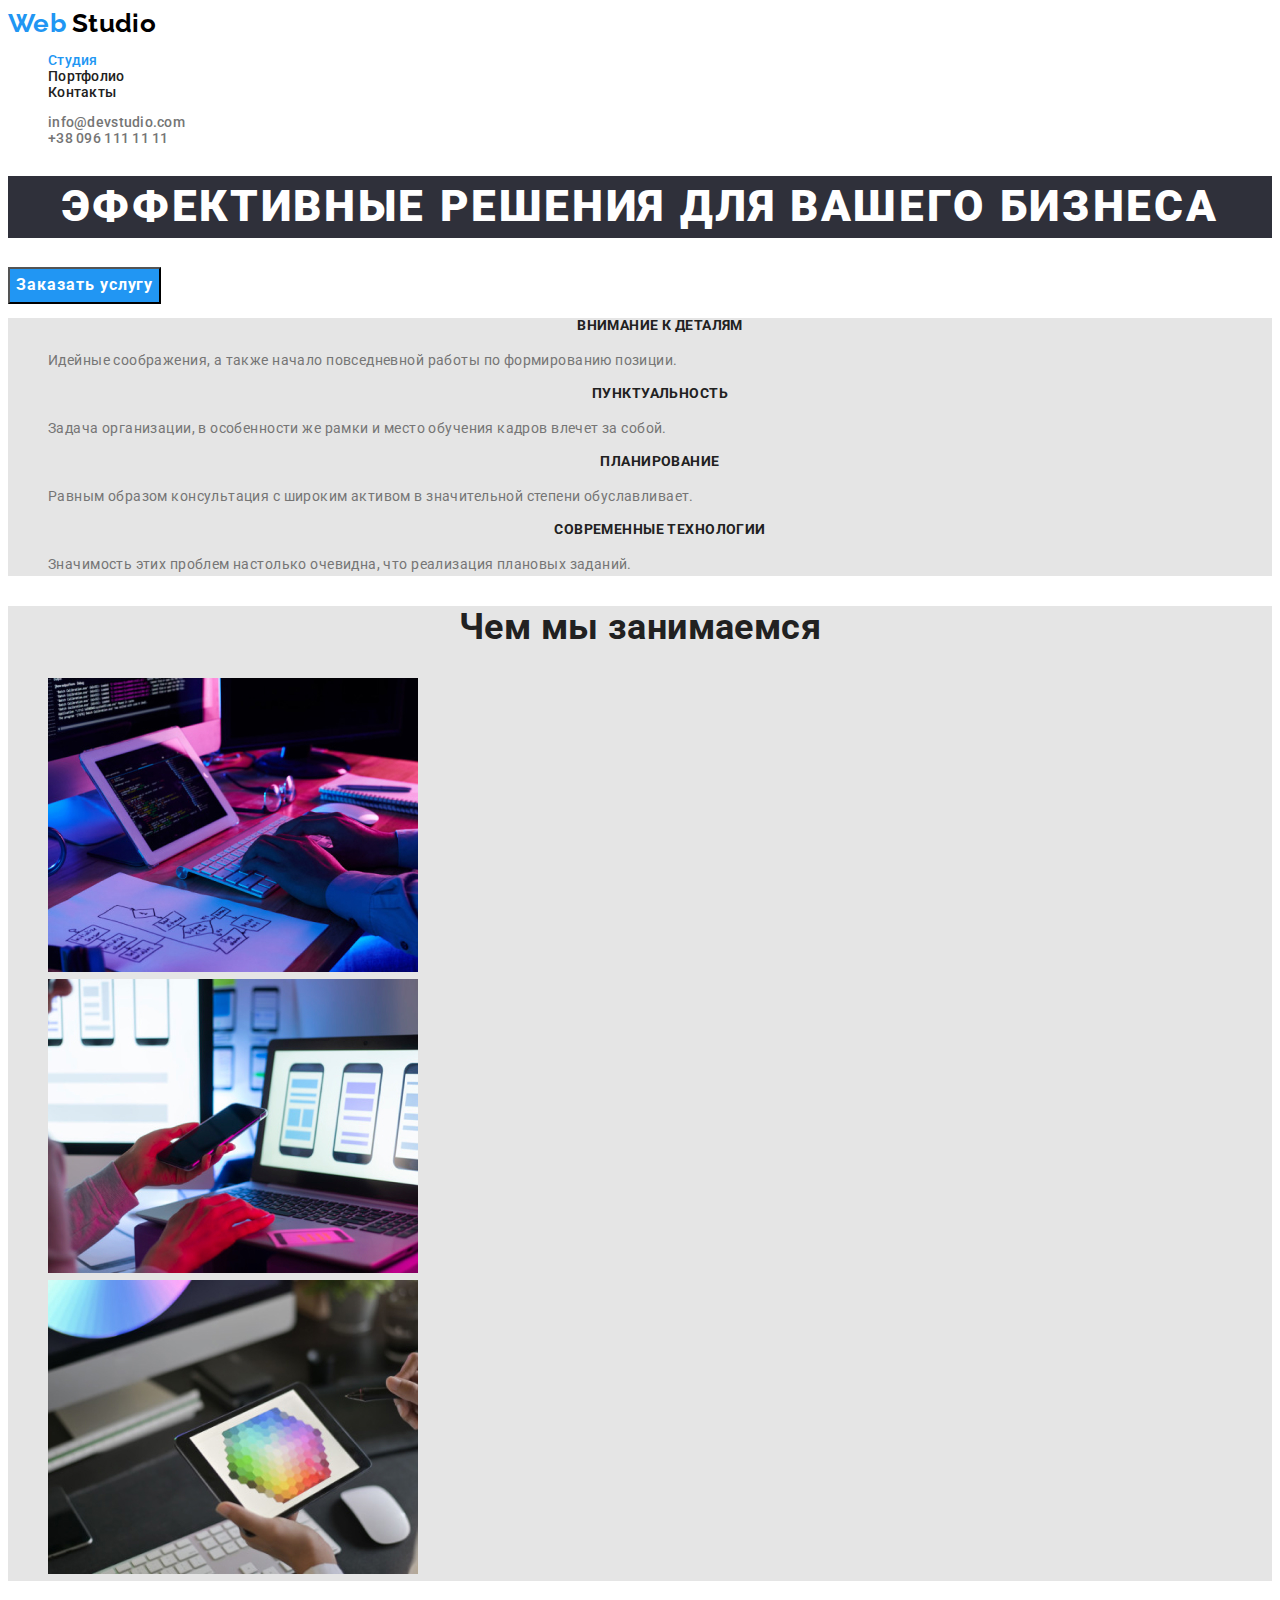
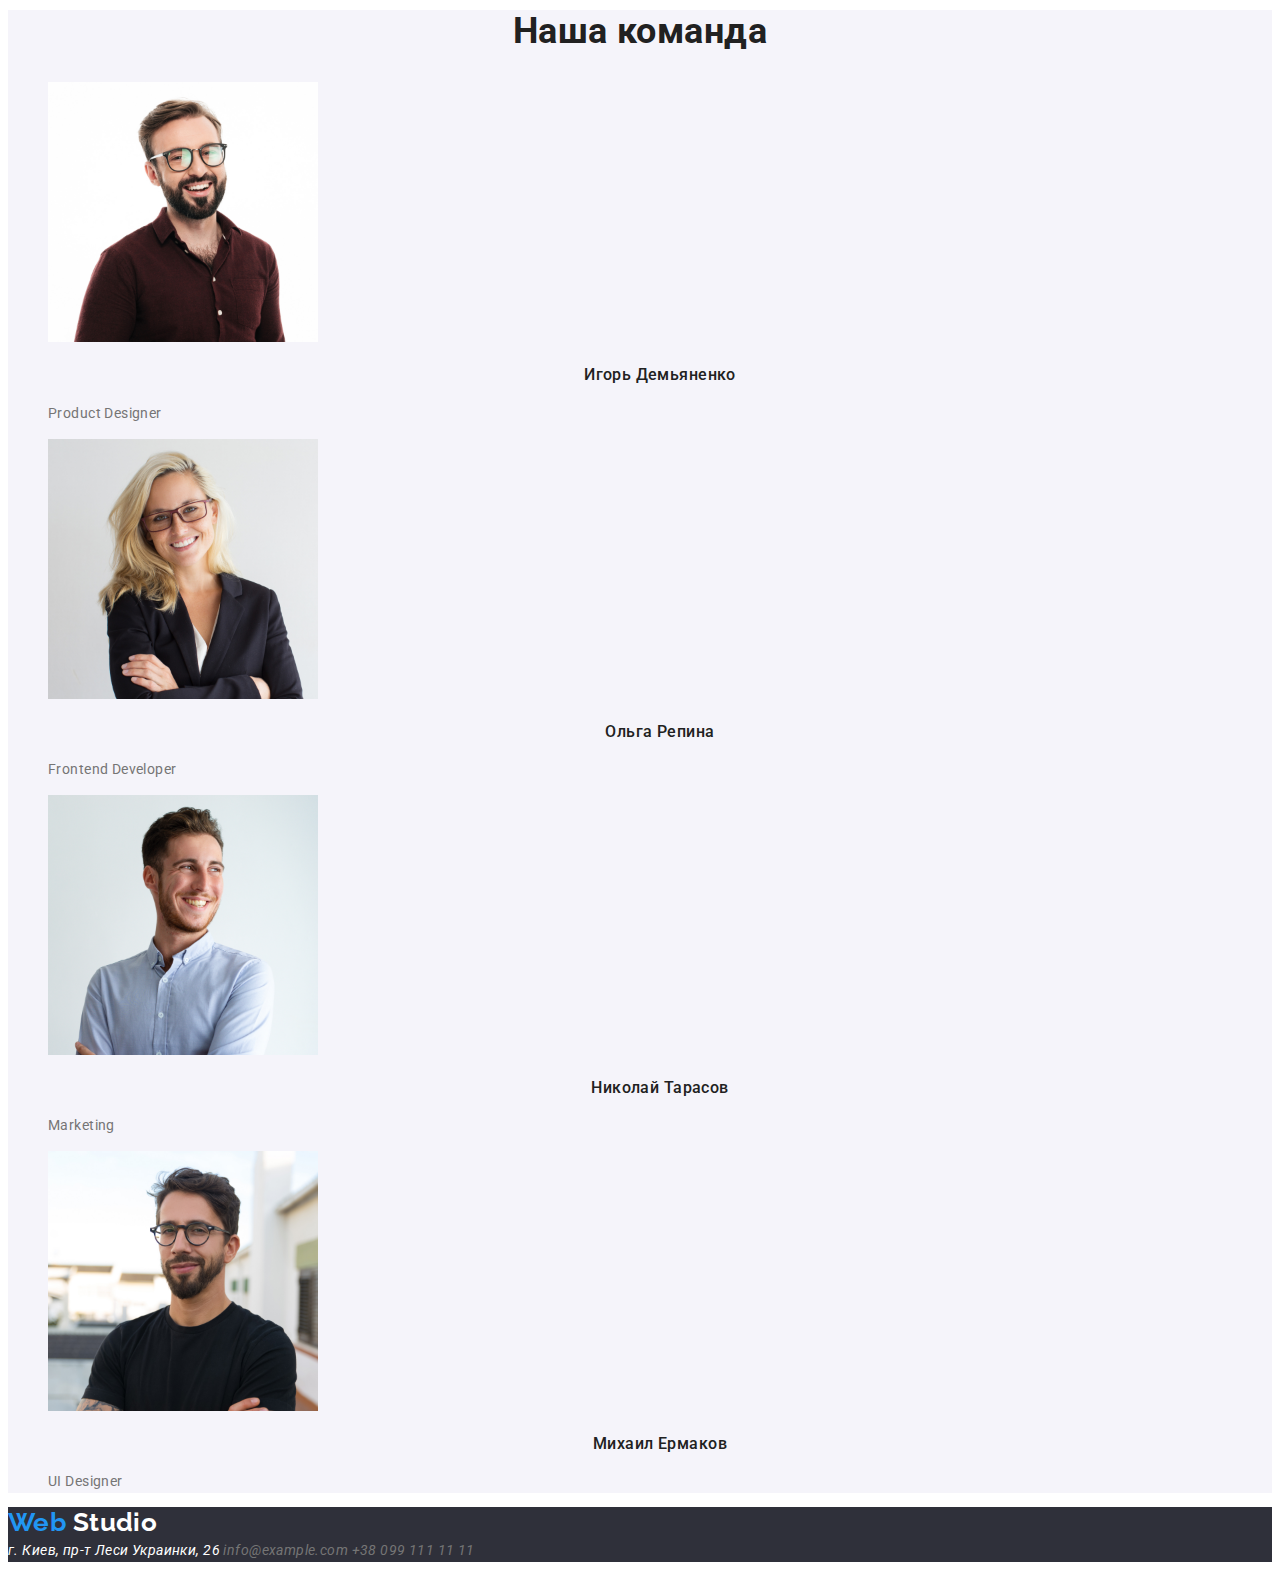
==== index.html @ ee9accca "добавили стили" ====
<!DOCTYPE html>
<html lang="ru">
<head>
    <meta charset="UTF-8">
    <meta http-equiv="X-UA-Compatible" content="IE=edge">
    <meta name="viewport" content="width=device-width, initial-scale=1.0">
    <title>Студия</title>
    <link rel="stylesheet" href="./css/style.css">
    <link rel="preconnect" href="https://fonts.googleapis.com">
    <link rel="preconnect" href="https://fonts.gstatic.com" crossorigin>
    <link
        href="https://fonts.googleapis.com/css2?family=Oleo+Script&family=Raleway:wght@700&family=Roboto:wght@400;500;700;900&display=swap"
        rel="stylesheet">
</head>
<body>
    <!-- шапка -->
    <header class="page-header">
        <nav>
            <a href="" class="logo-header"> <span class="first-part">Web</span> <span class="second-part" >Studio</span> </a>
            <ul class="nav-list">
            <li> <a href="" class="link current">Студия</a></li>
            <li> <a href="./portfolio.html" class="link">Портфолио</a></li>
            <li> <a href="" class="link">Контакты</a></li>
            </ul>
        </nav>
        <ul class="auth-nav">
            <li><a href="" class="link">info@devstudio.com</a></li>
            <li><a href="" class="link">+38 096 111 11 11</a></li>
        </ul>
    </header>
<!-- основной контент -->
<main>
    <!-- герой -->
    <div>
        <section>
          <h1 class="text-hero">Эффективные решения для вашего бизнеса</h1>  
         <button type="button" class="btn">Заказать услугу</button>
        </section>
    </div>
    <!-- преимущества-->
    <section class="benefits">
        <ul>
            <li>
                <h3 class="item">Внимание к деталям</h3>
                <p>Идейные соображения, а также начало повседневной работы по формированию позиции.</p>
            </li>
            <li>
                <h3 class="item">Пунктуальность</h3>
                <p>Задача организации, в особенности же рамки и место обучения кадров влечет за собой.</p>
            </li>
            <li>
                <h3 class="item">Планирование</h3>
                <p>Равным образом консультация с широким активом в значительной степени обуславливает.</p>
            </li>
            <li>
                <h3 class="item">Современные технологии</h3>
                <p>Значимость этих проблем настолько очевидна, что реализация плановых заданий.</p>
            </li>
        </ul>
    </section>
    <!-- чем мы занимаемся -->
    <section class="work">
        <h2>Чем мы занимаемся</h2>
        <ul>
            <li><a href=""><img src="./images/box1.jpg" alt="разработка кода для ПК" width="370"></a></li>
            <li><a href=""><img src="./images/box2.jpg" alt="разработка кода для мобильных приложений" width="370"></a></li>
            <li><a href=""><img src="./images/box3.jpg" alt="разработка кода для планшетов" width="370"></a></li>
        </ul>       
    </section>
    
<!-- наша команда -->
    <section class="team">
        <h2>Наша команда</h2>
        <ul>
            <li>

                    <img src="./images/emp1.jpg" alt="Product Designer" width="270">
                    <p class="worker-name">Игорь Демьяненко</p>
                    <p>Product Designer</p>
                
            </li>
            <li>
                
                    <img src="./images/emp2.jpg" alt="Frontend Developer" width="270">
                    <p class="worker-name">Ольга Репина</p>
                    <p>Frontend Developer</p>
                
            </li>
            <li>
                
                    <img src="./images/emp3.jpg" alt="Marketing" width="270">
                    <p class="worker-name">Николай Тарасов</p>
                    <p>Marketing</p>
                
            </li>
            <li>
                
                    <img src="./images/emp4.jpg" alt="UI Designer" width="270">
                    <p class="worker-name">Михаил Ермаков</p>
                    <p>UI Designer</p>
                
            </li>
        </ul>

    </section>

</main>
<!-- футер -->
 <footer class="footer">
<a href="" class="logo-footer"> <span class="first-part">Web</span> <span class="second-part">Studio</span> </a>
    <address class="address">
        <span class="address-text"> г. Киев, пр-т Леси Украинки, 26</span>
        <a href="mailto:info@example.com" class="link">info@example.com</a>
        <a href="tel:+380991111111" class="link">+38 099 111 11 11</a>
    </address>
 </footer>

</body>
</html>
---- css/style.css ----
:root {
  --heading-text-color: #212121;
  --primary-text-color: #757575;
  --accent-color: #2196f3;
  --color-for-colored-backgraund: #ffffff;
}

body {
  font-family: 'Roboto', 'Arial', sans-serif;
  font-style: normal;
  font-weight: normal;
  font-size: 14px;
  line-height: 24px;
  color: var(--primary-text-color);
  background-color: var(--color-for-colored-backgraund);
  letter-spacing: 0.03em;
}
a {
  text-decoration: none;
}
li {
  list-style-type: none;
}
h2,
h3 {
  color: var(--heading-text-color);
  font-weight: 700;
  font-size: 36px;
  line-height: 1.17;
  text-align: center;
}

/* стили шапки */

.logo-header,
.logo-footer {
  font-family: 'Raleway', 'Arial', sans-serif;
  font-style: normal;
  font-weight: bold;
  font-size: 26px;
  line-height: 1.2;
}

.logo-header .first-part {
  color: var(--accent-color);
}

.logo-header .second-part {
  color: #000000;
}

.page-header {
  font-weight: 500;
  font-size: 14px;
  line-height: 1.14;
  letter-spacing: 0.02em;
}
.nav-list .link:hover,
.nav-list .link:focus {
  color: var(--accent-color);
}
.nav-list .link {
  color: var(--heading-text-color);
}
.nav-list .link.current {
  color: var(--accent-color);
}
.auth-nav .link:hover,
.auth-nav .link:focus,
.auth-nav .link:active {
  color: var(--accent-color);
}
.auth-nav .link {
  color: var(--primary-text-color);
}

/* стили героя */

.text-hero {
  background-color: #2f303a;
  color: var(--color-for-colored-backgraund);
  font-weight: 900;
  font-size: 44px;
  line-height: 1.4;
  text-align: center;
  letter-spacing: 0.06em;
  text-transform: uppercase;
}
.btn {
  color: var(--color-for-colored-backgraund);
  background-color: var(--accent-color);
  font-family: inherit;
  font-style: normal;
  font-weight: 700;
  font-size: 16px;
  line-height: 1.9;
  display: flex;
  align-items: center;
  text-align: center;
  letter-spacing: 0.06em;
}
.btn:hover,
.btn:focus {
  color: #188ce8;
}

/* преимущества */
.benefits,
.work {
  background-color: #e5e5e5;
}
.benefits .item {
  font-weight: 700;
  font-size: 14px;
  line-height: 1.14;
  text-transform: uppercase;
}
/* чем мы занимаемся - work */

/* наша команда */
.team {
  background-color: #f5f4fa;
}
.worker-name {
  font-weight: 500;
  font-size: 16px;
  line-height: 1.2;
  text-align: center;
  color: var(--heading-text-color);
}
/* футер */
.footer {
  background-color: #2f303a;
}
.logo-footer .first-part {
  color: var(--accent-color);
}

.logo-footer .second-part {
  color: var(--color-for-colored-backgraund);
}
.address-text {
  color: var(--color-for-colored-backgraund);
}
.address .link {
  color: rgba (var(--color-for-colored-backgraund), 0, 6);
}
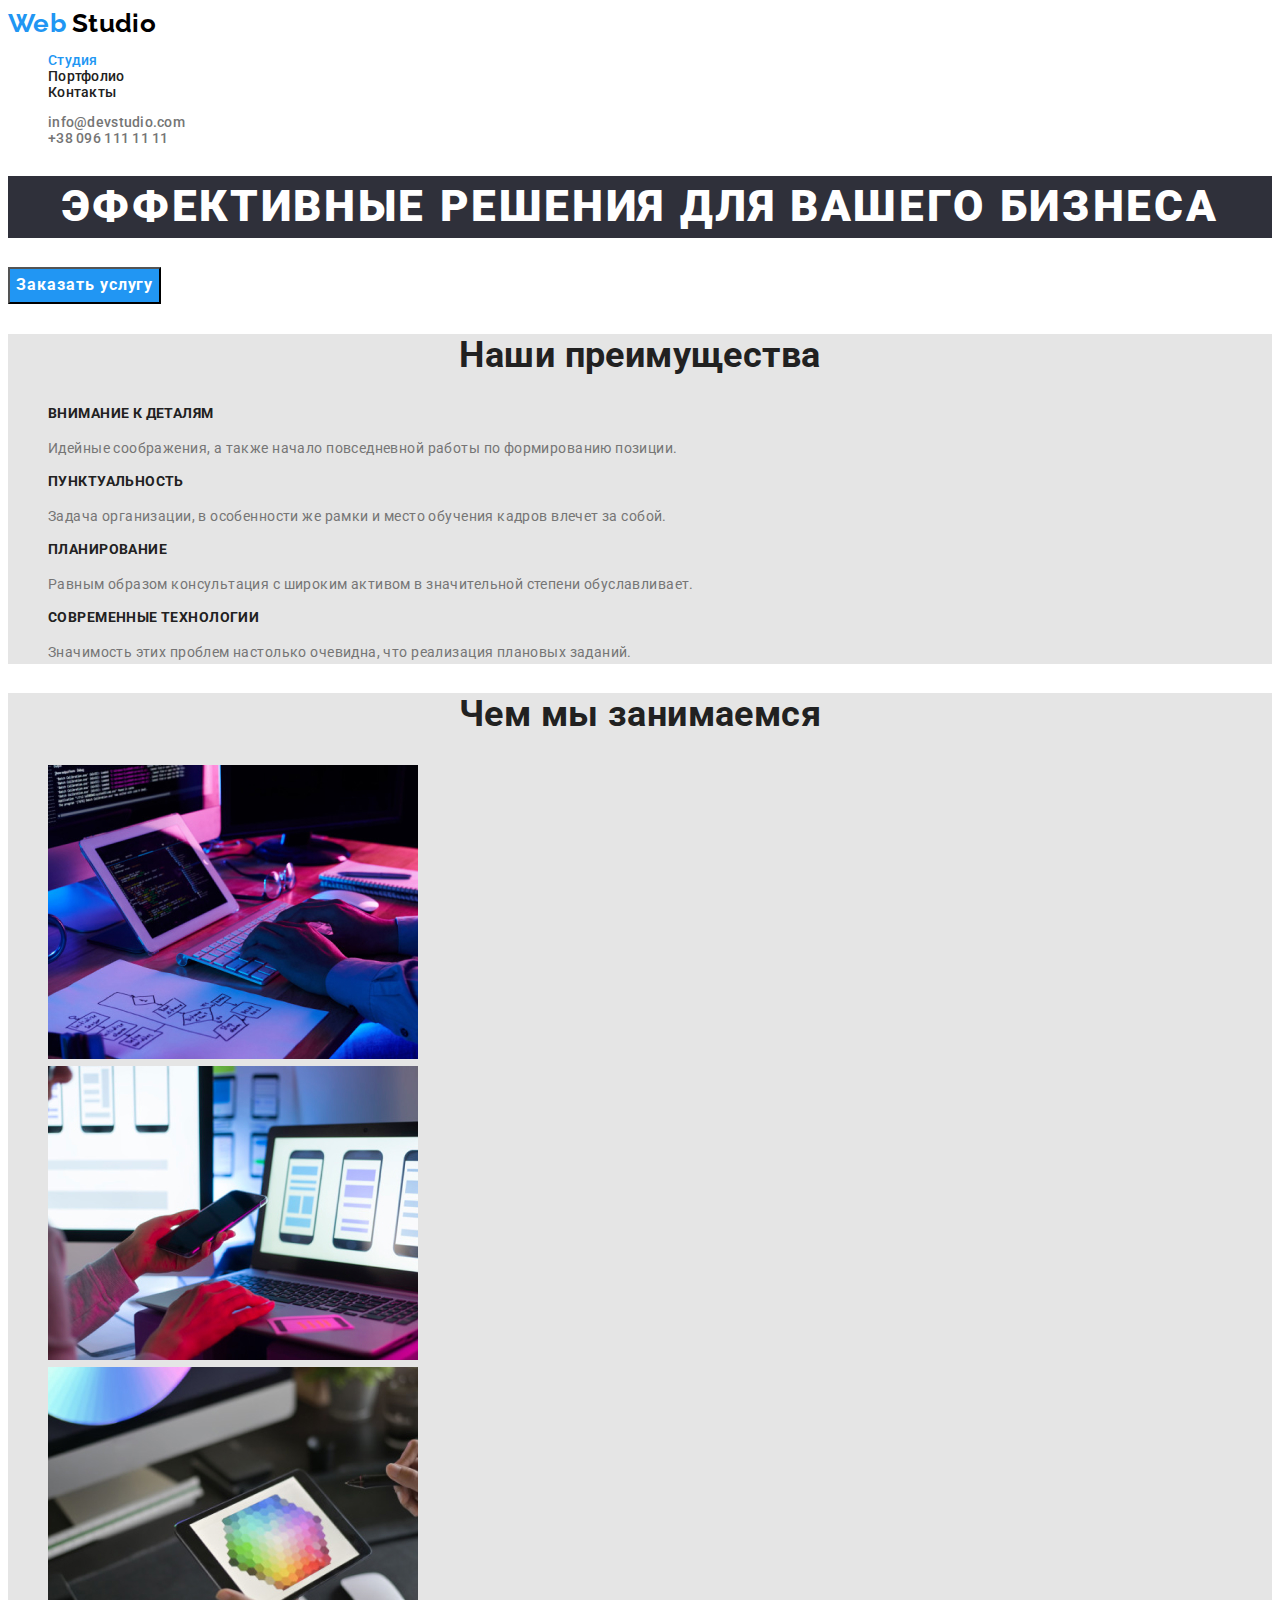
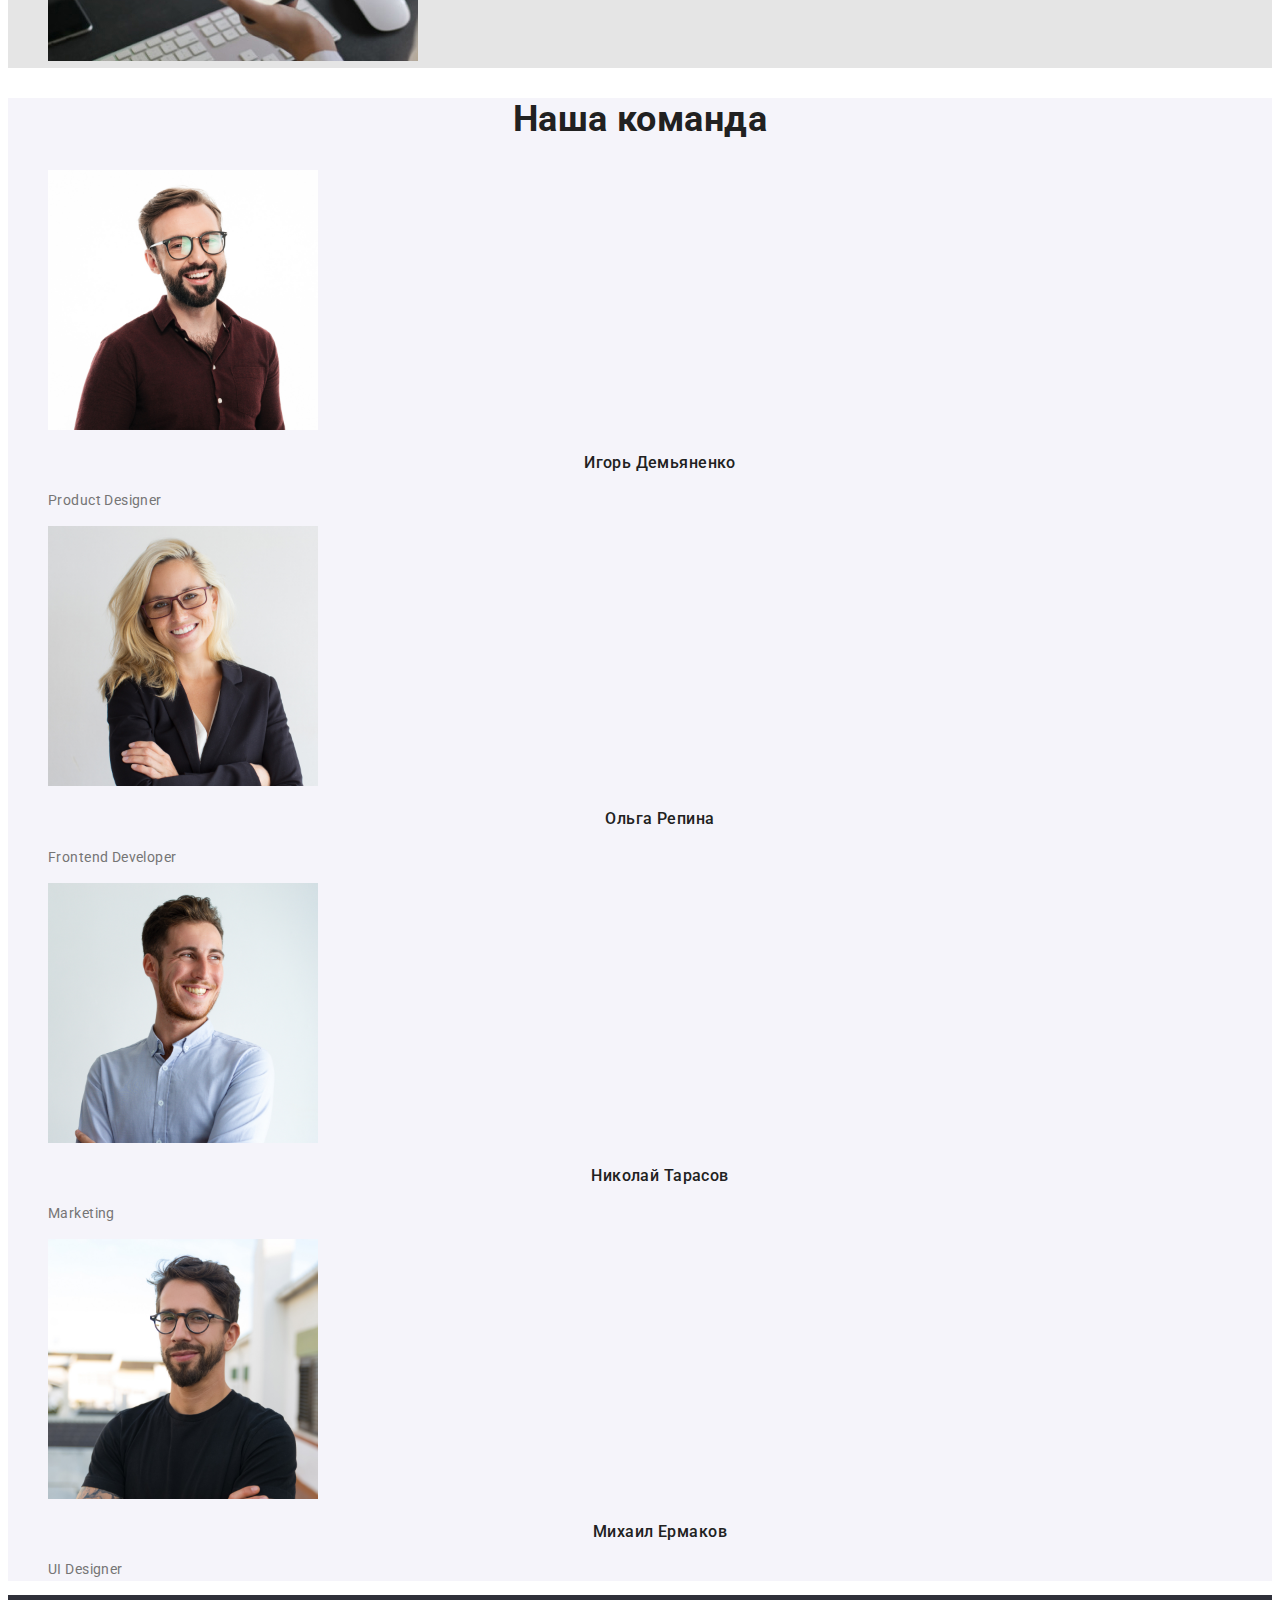
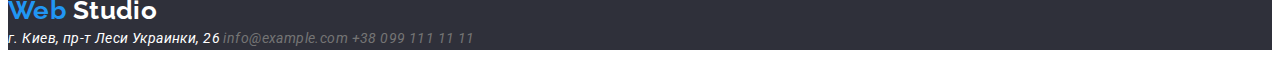
==== commit e6c8ed6d: "добавили стиль и текст" ====
--- a/index.html
+++ b/index.html
@@ -34,11 +34,13 @@
     <div>
         <section>
           <h1 class="text-hero">Эффективные решения для вашего бизнеса</h1>  
-         <button type="button" class="btn">Заказать услугу</button>
+         <button type="button" class="main-btn">Заказать услугу</button>
         </section>
     </div>
     <!-- преимущества-->
     <section class="benefits">
+        <h2>Наши преимущества</h2>
+        <!-- скрыть заголовок -->
         <ul>
             <li>
                 <h3 class="item">Внимание к деталям</h3>
--- a/css/style.css
+++ b/css/style.css
@@ -3,6 +3,7 @@
   --primary-text-color: #757575;
   --accent-color: #2196f3;
   --color-for-colored-backgraund: #ffffff;
+  --secondary-background-color: #f5f4fa;
 }
 
 body {
@@ -12,7 +13,7 @@
   font-size: 14px;
   line-height: 24px;
   color: var(--primary-text-color);
-  background-color: var(--color-for-colored-backgraund);
+  background-color: white;
   letter-spacing: 0.03em;
 }
 a {
@@ -21,8 +22,7 @@
 li {
   list-style-type: none;
 }
-h2,
-h3 {
+h2 {
   color: var(--heading-text-color);
   font-weight: 700;
   font-size: 36px;
@@ -86,7 +86,7 @@
   letter-spacing: 0.06em;
   text-transform: uppercase;
 }
-.btn {
+.main-btn {
   color: var(--color-for-colored-backgraund);
   background-color: var(--accent-color);
   font-family: inherit;
@@ -98,9 +98,10 @@
   align-items: center;
   text-align: center;
   letter-spacing: 0.06em;
+  cursor: pointer;
 }
-.btn:hover,
-.btn:focus {
+.main-btn:hover,
+.main-btn:focus {
   color: #188ce8;
 }
 
@@ -114,12 +115,13 @@
   font-size: 14px;
   line-height: 1.14;
   text-transform: uppercase;
+  color: var(--heading-text-color);
 }
 /* чем мы занимаемся - work */
 
 /* наша команда */
 .team {
-  background-color: #f5f4fa;
+  background-color: var(--secondary-background-color);
 }
 .worker-name {
   font-weight: 500;
@@ -145,3 +147,30 @@
 .address .link {
   color: rgba (var(--color-for-colored-backgraund), 0, 6);
 }
+
+/* страница портфолио */
+.portfolio-filter .btn {
+  font-weight: 500;
+  font-size: 16px;
+  line-height: 1.6;
+  color: var(--heading-text-color);
+  background-color: var(--secondary-background-color);
+  cursor: pointer;
+}
+.portfolio-filter .btn:hover,
+.portfolio-filter .btn:focus {
+  color: var(--color-for-colored-backgraund);
+  background-color: var(--accent-color);
+}
+.project-name {
+  font-weight: 700;
+  font-size: 18px;
+  line-height: 2;
+  letter-spacing: 0.06em;
+  color: var(--heading-text-color);
+}
+.project-kind {
+  font-size: 16px;
+  line-height: 1.88;
+  color: var(--primary-text-color);
+}
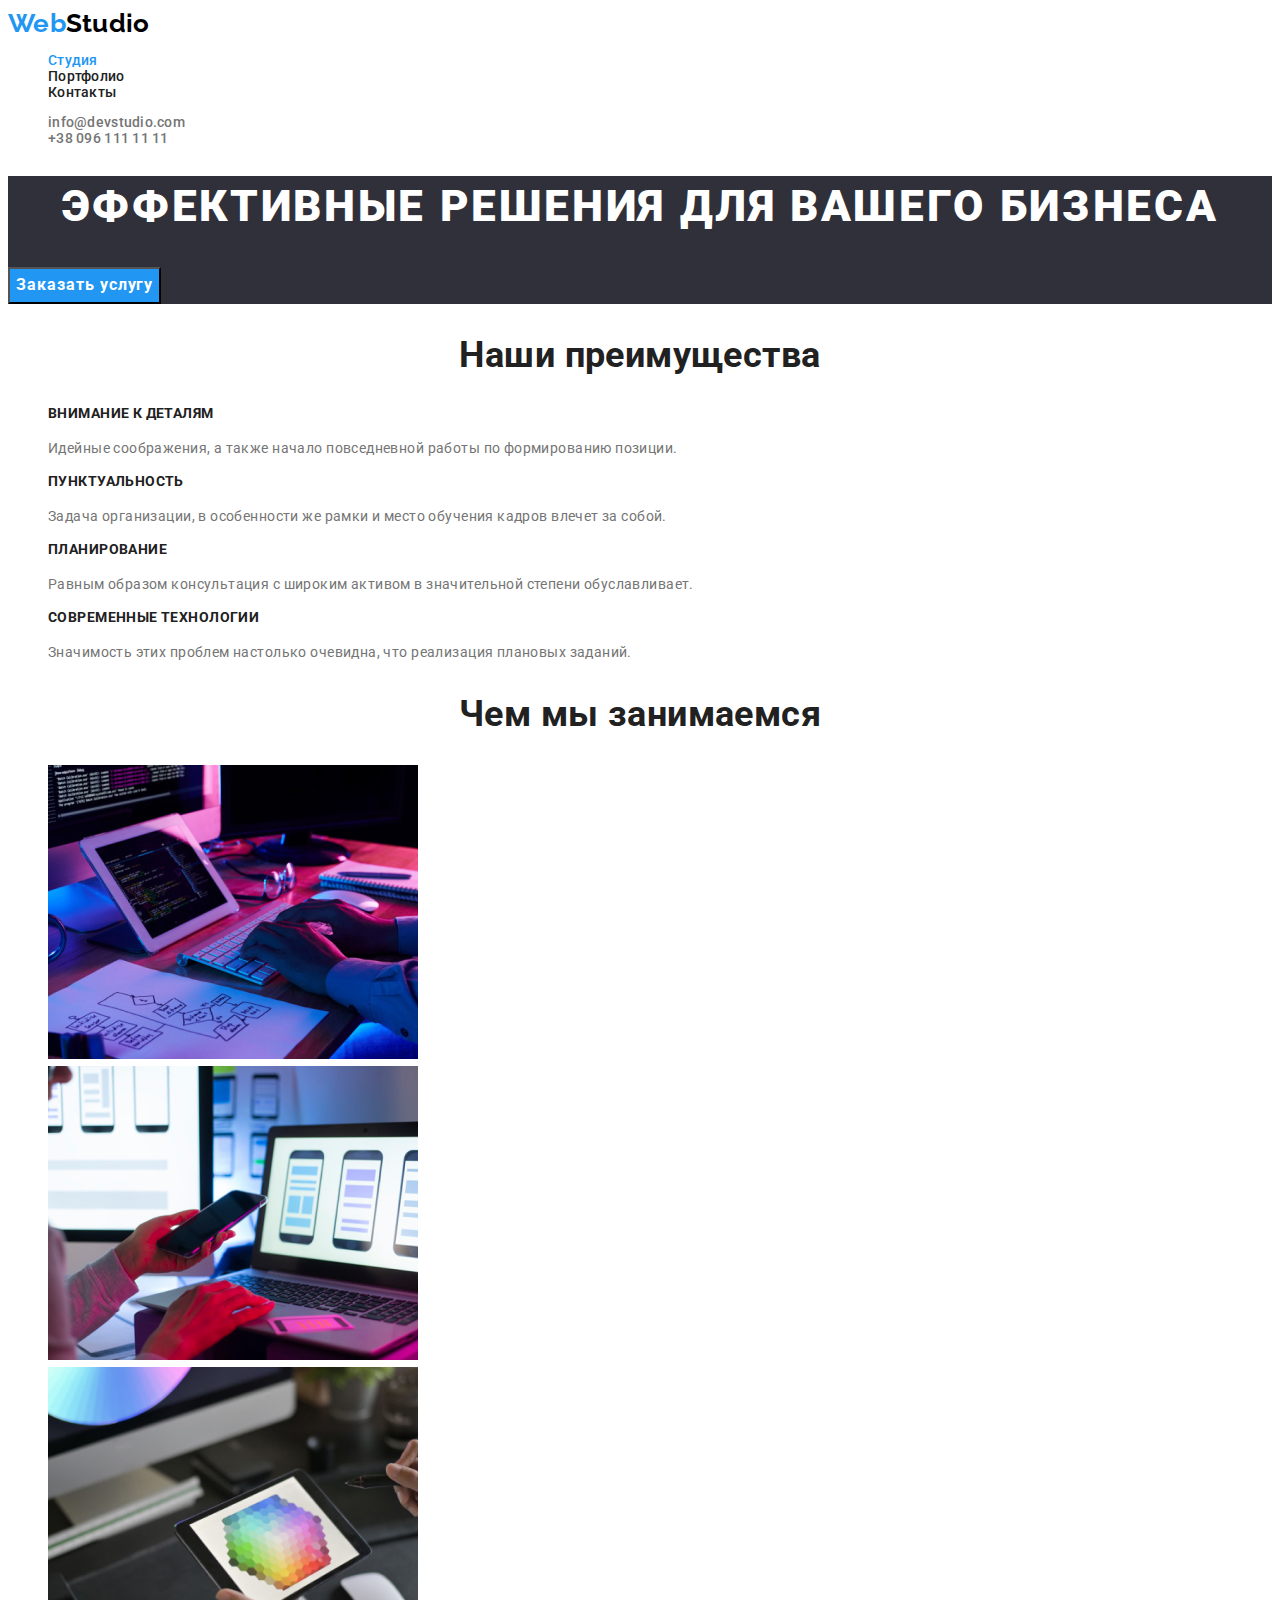
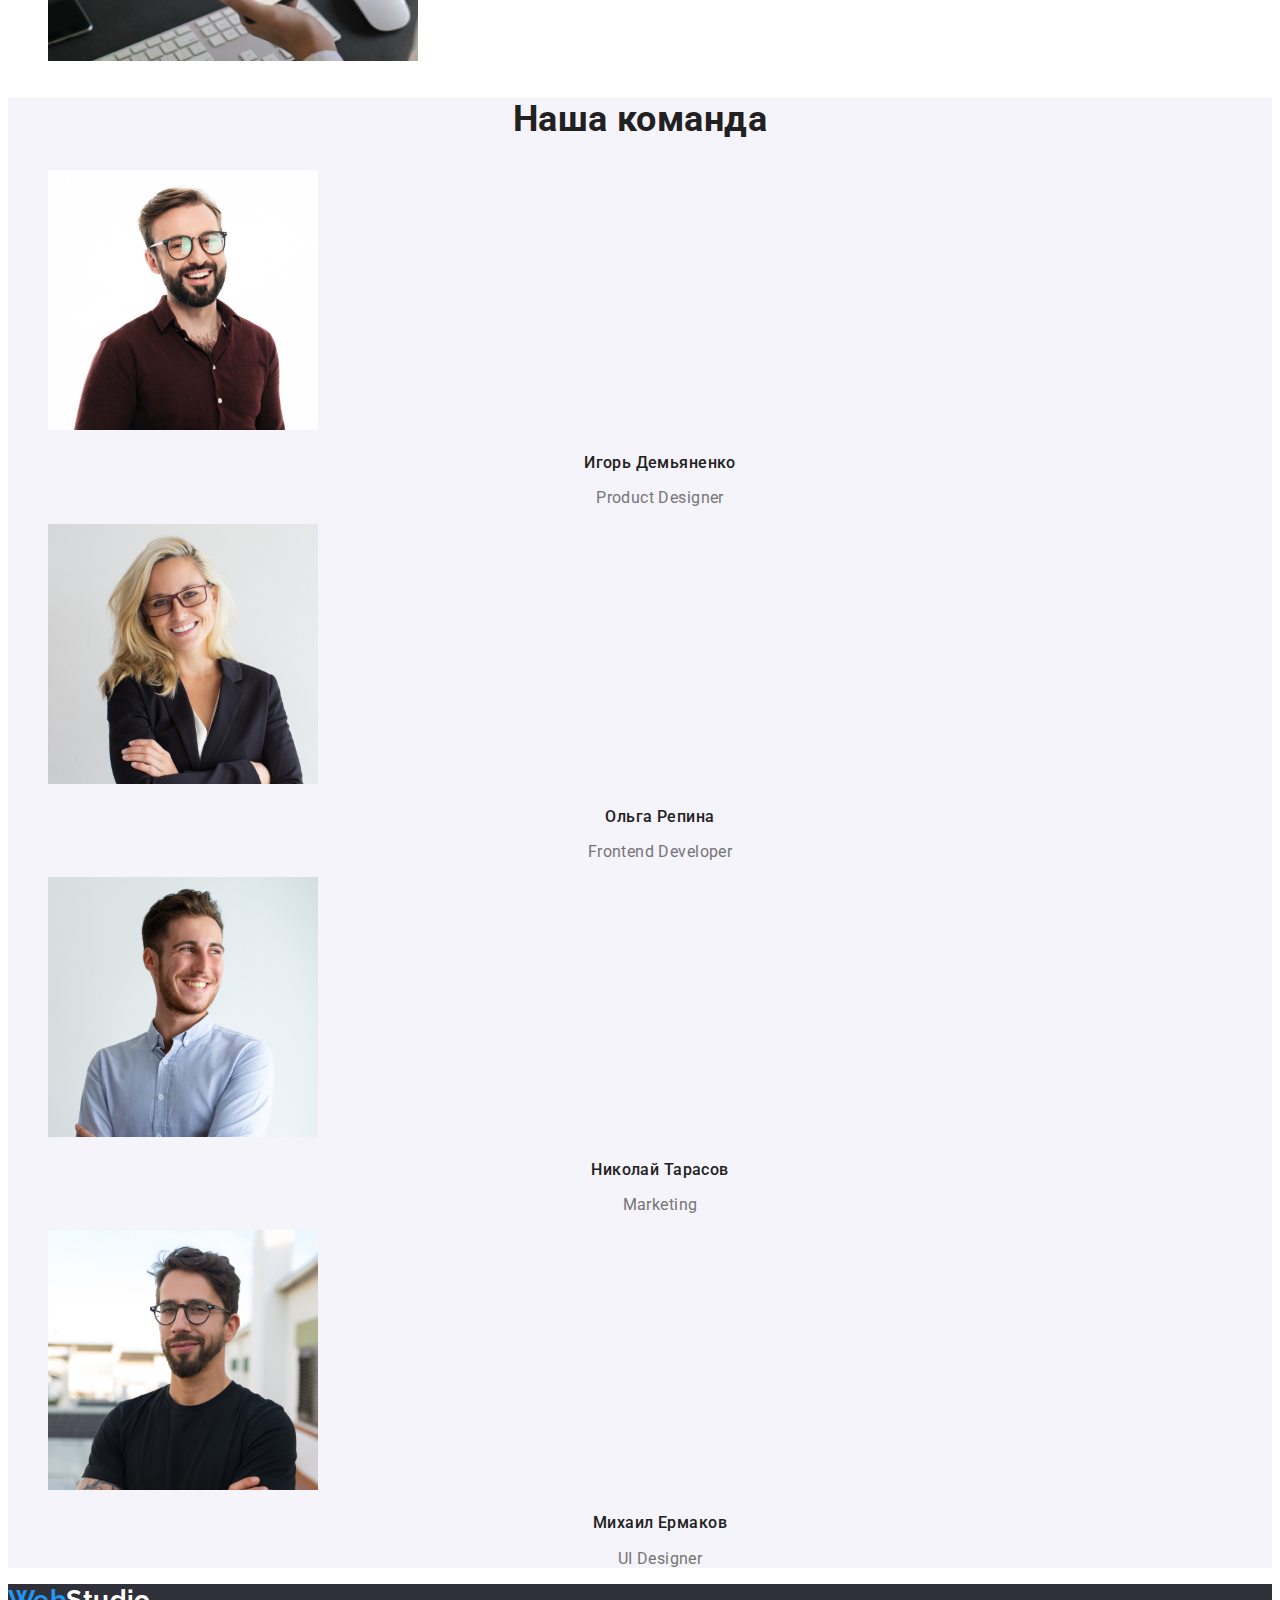
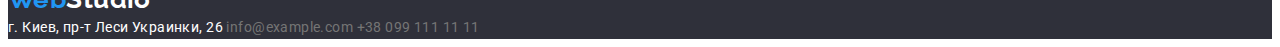
==== commit 94765c53: "внесены поправки по ДЗ" ====
--- a/index.html
+++ b/index.html
@@ -16,7 +16,7 @@
     <!-- шапка -->
     <header class="page-header">
         <nav>
-            <a href="" class="logo-header"> <span class="first-part">Web</span> <span class="second-part" >Studio</span> </a>
+            <a href="" class="logo-header"> <span class="first-part">Web</span><span class="second-part" >Studio</span> </a>
             <ul class="nav-list">
             <li> <a href="" class="link current">Студия</a></li>
             <li> <a href="./portfolio.html" class="link">Портфолио</a></li>
@@ -24,19 +24,17 @@
             </ul>
         </nav>
         <ul class="auth-nav">
-            <li><a href="" class="link">info@devstudio.com</a></li>
-            <li><a href="" class="link">+38 096 111 11 11</a></li>
+            <li><a href="mailto:info@devstudio.com" class="link">info@devstudio.com</a></li>
+            <li><a href="tel:+380961111111" class="link">+38 096 111 11 11</a></li>
         </ul>
     </header>
 <!-- основной контент -->
 <main>
     <!-- герой -->
-    <div>
-        <section>
+        <section class="hero-section">
           <h1 class="text-hero">Эффективные решения для вашего бизнеса</h1>  
          <button type="button" class="main-btn">Заказать услугу</button>
         </section>
-    </div>
     <!-- преимущества-->
     <section class="benefits">
         <h2>Наши преимущества</h2>
@@ -64,9 +62,9 @@
     <section class="work">
         <h2>Чем мы занимаемся</h2>
         <ul>
-            <li><a href=""><img src="./images/box1.jpg" alt="разработка кода для ПК" width="370"></a></li>
-            <li><a href=""><img src="./images/box2.jpg" alt="разработка кода для мобильных приложений" width="370"></a></li>
-            <li><a href=""><img src="./images/box3.jpg" alt="разработка кода для планшетов" width="370"></a></li>
+            <li><img src="./images/box1.jpg" alt="разработка кода для ПК" width="370"></li>
+            <li><img src="./images/box2.jpg" alt="разработка кода для мобильных приложений" width="370"></li>
+            <li><img src="./images/box3.jpg" alt="разработка кода для планшетов" width="370"></li>
         </ul>       
     </section>
     
@@ -77,29 +75,29 @@
             <li>
 
                     <img src="./images/emp1.jpg" alt="Product Designer" width="270">
-                    <p class="worker-name">Игорь Демьяненко</p>
-                    <p>Product Designer</p>
+                    <h3 class="worker-name">Игорь Демьяненко</h3>
+                    <p class="worker-position">Product Designer</p>
                 
             </li>
             <li>
                 
                     <img src="./images/emp2.jpg" alt="Frontend Developer" width="270">
-                    <p class="worker-name">Ольга Репина</p>
-                    <p>Frontend Developer</p>
+                    <h3 class="worker-name">Ольга Репина</h3>
+                    <p class="worker-position">Frontend Developer</p>
                 
             </li>
             <li>
                 
                     <img src="./images/emp3.jpg" alt="Marketing" width="270">
-                    <p class="worker-name">Николай Тарасов</p>
-                    <p>Marketing</p>
+                    <h3 class="worker-name">Николай Тарасов</h3>
+                    <p class="worker-position">Marketing</p>
                 
             </li>
             <li>
                 
                     <img src="./images/emp4.jpg" alt="UI Designer" width="270">
-                    <p class="worker-name">Михаил Ермаков</p>
-                    <p>UI Designer</p>
+                    <h3 class="worker-name">Михаил Ермаков</h3>
+                    <p class="worker-position">UI Designer</p>
                 
             </li>
         </ul>
@@ -109,7 +107,7 @@
 </main>
 <!-- футер -->
  <footer class="footer">
-<a href="" class="logo-footer"> <span class="first-part">Web</span> <span class="second-part">Studio</span> </a>
+<a href="" class="logo-footer"> <span class="first-part">Web</span><span class="second-part">Studio</span> </a>
     <address class="address">
         <span class="address-text"> г. Киев, пр-т Леси Украинки, 26</span>
         <a href="mailto:info@example.com" class="link">info@example.com</a>
--- a/css/style.css
+++ b/css/style.css
@@ -77,7 +77,6 @@
 /* стили героя */
 
 .text-hero {
-  background-color: #2f303a;
   color: var(--color-for-colored-backgraund);
   font-weight: 900;
   font-size: 44px;
@@ -85,6 +84,9 @@
   text-align: center;
   letter-spacing: 0.06em;
   text-transform: uppercase;
+}
+.hero-section {
+  background-color: #2f303a;
 }
 .main-btn {
   color: var(--color-for-colored-backgraund);
@@ -102,13 +104,13 @@
 }
 .main-btn:hover,
 .main-btn:focus {
-  color: #188ce8;
+  background-color: #188ce8;
 }
 
 /* преимущества */
 .benefits,
 .work {
-  background-color: #e5e5e5;
+  background-color: var(--color-for-colored-backgraund);
 }
 .benefits .item {
   font-weight: 700;
@@ -130,10 +132,17 @@
   text-align: center;
   color: var(--heading-text-color);
 }
+.worker-position {
+  font-size: 16px;
+  line-height: 1.2;
+  text-align: center;
+}
 /* футер */
+
 .footer {
   background-color: #2f303a;
 }
+
 .logo-footer .first-part {
   color: var(--accent-color);
 }
@@ -141,11 +150,14 @@
 .logo-footer .second-part {
   color: var(--color-for-colored-backgraund);
 }
+.address {
+  font-style: normal;
+}
 .address-text {
   color: var(--color-for-colored-backgraund);
 }
 .address .link {
-  color: rgba (var(--color-for-colored-backgraund), 0, 6);
+  color: rgba (var(--color-for-colored-backgraund), 0.6);
 }
 
 /* страница портфолио */
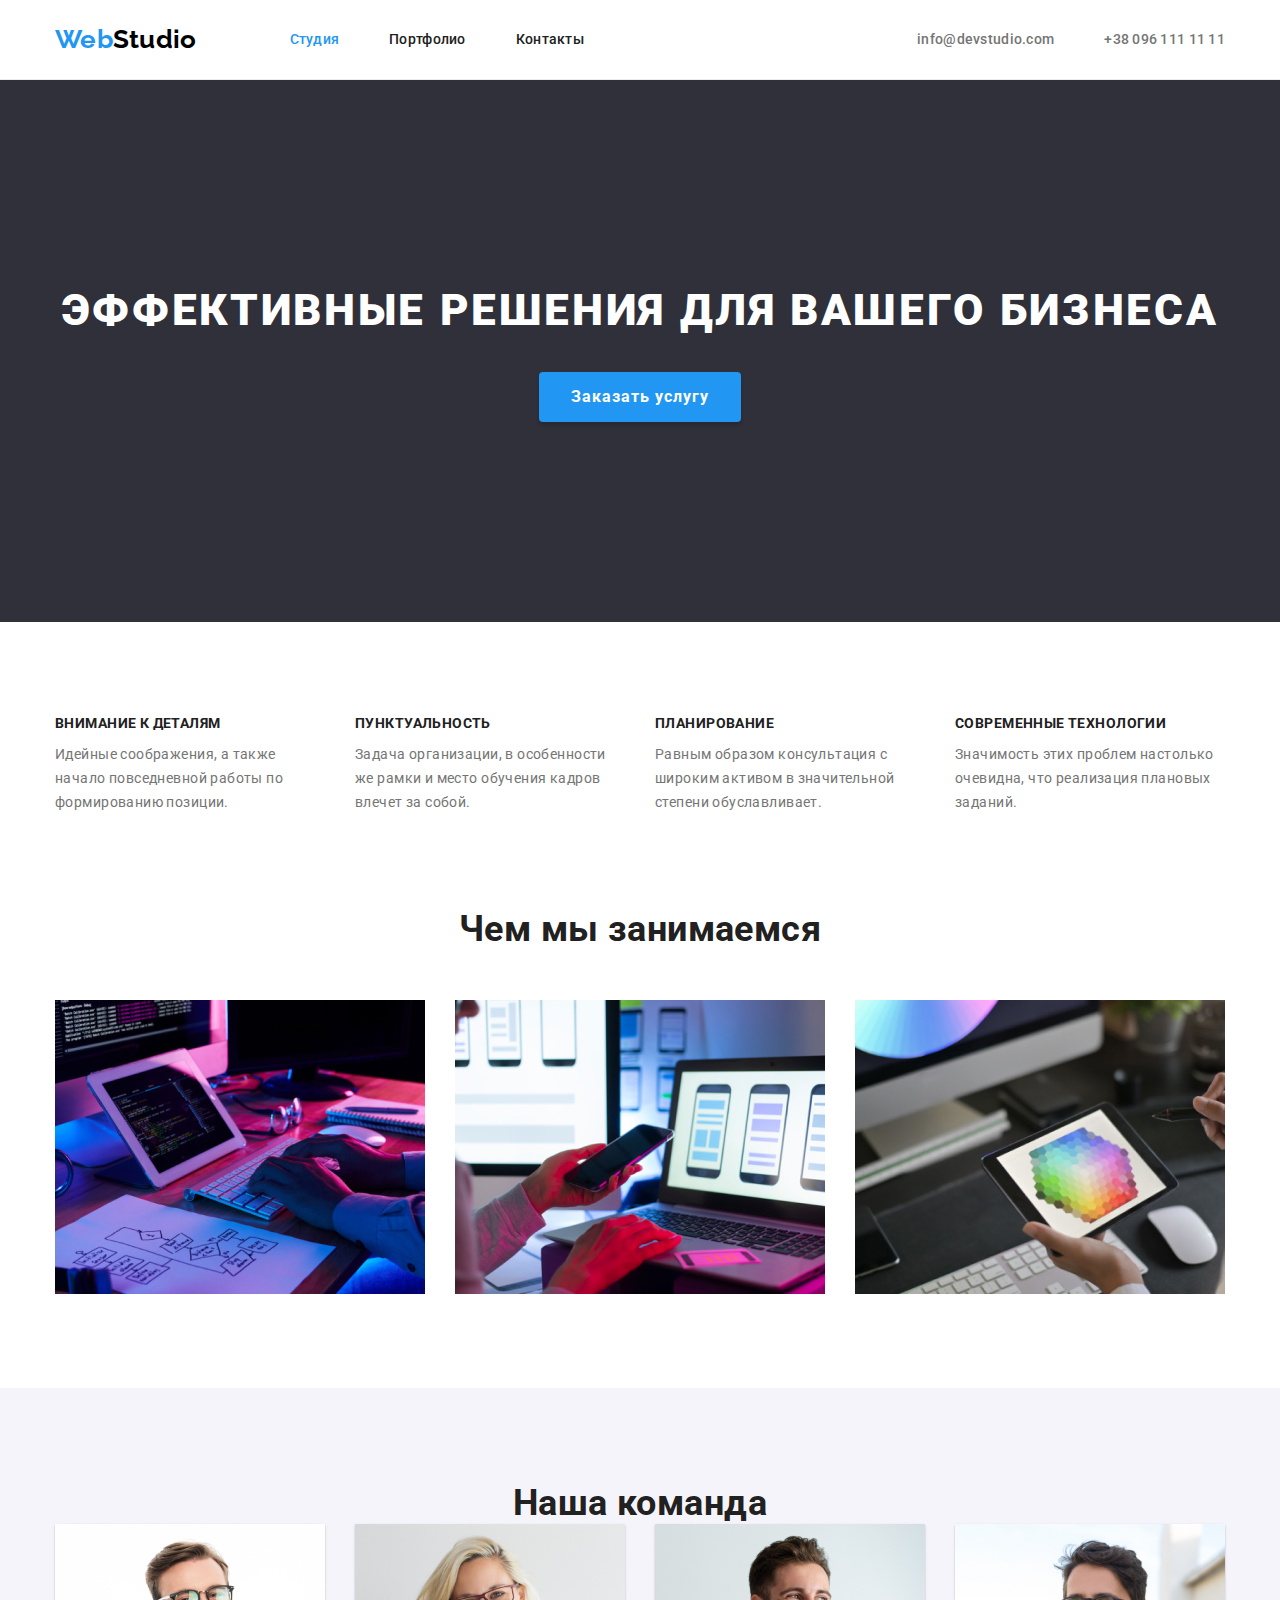
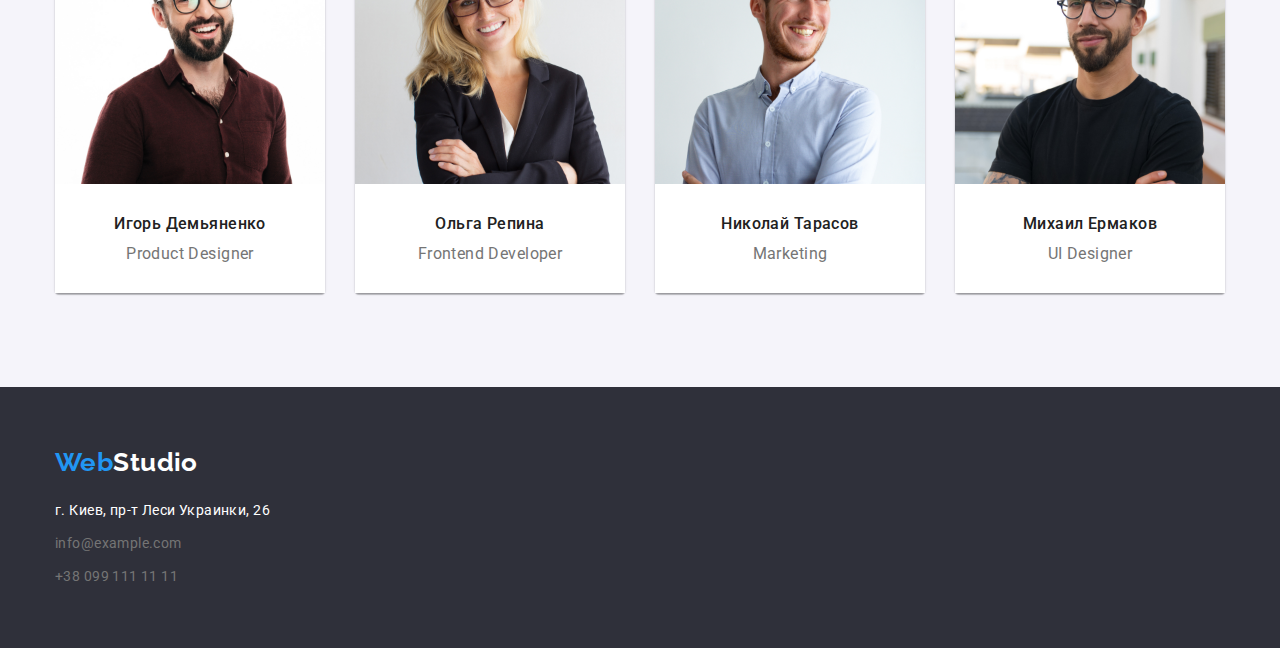
==== commit fe88f15e: "добавила flexbox" ====
--- a/index.html
+++ b/index.html
@@ -5,28 +5,32 @@
     <meta http-equiv="X-UA-Compatible" content="IE=edge">
     <meta name="viewport" content="width=device-width, initial-scale=1.0">
     <title>Студия</title>
-    <link rel="stylesheet" href="./css/style.css">
+    
     <link rel="preconnect" href="https://fonts.googleapis.com">
     <link rel="preconnect" href="https://fonts.gstatic.com" crossorigin>
     <link
         href="https://fonts.googleapis.com/css2?family=Oleo+Script&family=Raleway:wght@700&family=Roboto:wght@400;500;700;900&display=swap"
         rel="stylesheet">
+        <link rel="stylesheet" href="https://cdnjs.cloudflare.com/ajax/libs/modern-normalize/1.1.0/modern-normalize.min.css">
+        <link rel="stylesheet" href="./css/style.css">
 </head>
 <body>
     <!-- шапка -->
     <header class="page-header">
-        <nav>
+        <div class="container all-nav">
+        <nav class="nav-container">
             <a href="" class="logo-header"> <span class="first-part">Web</span><span class="second-part" >Studio</span> </a>
             <ul class="nav-list">
-            <li> <a href="" class="link current">Студия</a></li>
-            <li> <a href="./portfolio.html" class="link">Портфолио</a></li>
-            <li> <a href="" class="link">Контакты</a></li>
+            <li class="nav-item"> <a href="" class="link current">Студия</a></li>
+            <li class="nav-item"> <a href="./portfolio.html" class="link">Портфолио</a></li>
+            <li class="nav-item"> <a href="" class="link">Контакты</a></li>
             </ul>
         </nav>
         <ul class="auth-nav">
-            <li><a href="mailto:info@devstudio.com" class="link">info@devstudio.com</a></li>
-            <li><a href="tel:+380961111111" class="link">+38 096 111 11 11</a></li>
+            <li class="auth-item"><a href="mailto:info@devstudio.com" class="link">info@devstudio.com</a></li>
+            <li class="auth-item"><a href="tel:+380961111111" class="link">+38 096 111 11 11</a></li>
         </ul>
+        </div>
     </header>
 <!-- основной контент -->
 <main>
@@ -36,83 +40,94 @@
          <button type="button" class="main-btn">Заказать услугу</button>
         </section>
     <!-- преимущества-->
+    
     <section class="benefits">
-        <h2>Наши преимущества</h2>
+            <div class="container">
+        <h2 class="visually-hidden">Наши преимущества</h2>
         <!-- скрыть заголовок -->
-        <ul>
-            <li>
-                <h3 class="item">Внимание к деталям</h3>
+        <ul class="list">
+            <li class="item">
+                <h3 class="title">Внимание к деталям</h3>
                 <p>Идейные соображения, а также начало повседневной работы по формированию позиции.</p>
             </li>
-            <li>
-                <h3 class="item">Пунктуальность</h3>
+            <li class="item">
+                <h3 class="title">Пунктуальность</h3>
                 <p>Задача организации, в особенности же рамки и место обучения кадров влечет за собой.</p>
             </li>
-            <li>
-                <h3 class="item">Планирование</h3>
+            <li class="item">
+                <h3 class="title">Планирование</h3>
                 <p>Равным образом консультация с широким активом в значительной степени обуславливает.</p>
             </li>
-            <li>
-                <h3 class="item">Современные технологии</h3>
+            <li class="item">
+                <h3 class="title">Современные технологии</h3>
                 <p>Значимость этих проблем настолько очевидна, что реализация плановых заданий.</p>
             </li>
         </ul>
+        </div>
     </section>
+    
     <!-- чем мы занимаемся -->
     <section class="work">
-        <h2>Чем мы занимаемся</h2>
-        <ul>
-            <li><img src="./images/box1.jpg" alt="разработка кода для ПК" width="370"></li>
-            <li><img src="./images/box2.jpg" alt="разработка кода для мобильных приложений" width="370"></li>
-            <li><img src="./images/box3.jpg" alt="разработка кода для планшетов" width="370"></li>
-        </ul>       
+        <div class="container">
+        <h2 class="title">Чем мы занимаемся</h2>
+        <ul class="list">
+            <li class="item"><img src="./images/box1.jpg" alt="разработка кода для ПК" width="370"></li>
+            <li class="item"><img src="./images/box2.jpg" alt="разработка кода для мобильных приложений" width="370"></li>
+            <li class="item"><img src="./images/box3.jpg" alt="разработка кода для планшетов" width="370"></li>
+        </ul>  
+        </div>
     </section>
     
 <!-- наша команда -->
     <section class="team">
-        <h2>Наша команда</h2>
-        <ul>
-            <li>
+        <div class="container">
+        <h2 class="title">Наша команда</h2>
+        <ul class="list">
+            <li class="item">
 
                     <img src="./images/emp1.jpg" alt="Product Designer" width="270">
-                    <h3 class="worker-name">Игорь Демьяненко</h3>
-                    <p class="worker-position">Product Designer</p>
+                    <div class="worker"><h3 class="worker-name">Игорь Демьяненко</h3>
+                    <p class="worker-position">Product Designer</p></div>
                 
             </li>
-            <li>
+            <li class="item">
                 
                     <img src="./images/emp2.jpg" alt="Frontend Developer" width="270">
-                    <h3 class="worker-name">Ольга Репина</h3>
-                    <p class="worker-position">Frontend Developer</p>
+                    <div class="worker"><h3 class="worker-name">Ольга Репина</h3>
+                    <p class="worker-position">Frontend Developer</p></div>
                 
             </li>
-            <li>
+            <li class="item">
                 
                     <img src="./images/emp3.jpg" alt="Marketing" width="270">
-                    <h3 class="worker-name">Николай Тарасов</h3>
-                    <p class="worker-position">Marketing</p>
+                    <div class="worker"><h3 class="worker-name">Николай Тарасов</h3>
+                    <p class="worker-position">Marketing</p></div>
                 
             </li>
-            <li>
+            <li class="item">
                 
                     <img src="./images/emp4.jpg" alt="UI Designer" width="270">
-                    <h3 class="worker-name">Михаил Ермаков</h3>
-                    <p class="worker-position">UI Designer</p>
+                    <div class="worker"><h3 class="worker-name">Михаил Ермаков</h3>
+                    <p class="worker-position">UI Designer</p></div>
                 
             </li>
         </ul>
-
+        </div>
     </section>
 
 </main>
 <!-- футер -->
  <footer class="footer">
-<a href="" class="logo-footer"> <span class="first-part">Web</span><span class="second-part">Studio</span> </a>
+    <div class="container">
+    <a href="" class="logo-footer"> <span class="first-part">Web</span><span class="second-part">Studio</span> </a>
     <address class="address">
         <span class="address-text"> г. Киев, пр-т Леси Украинки, 26</span>
-        <a href="mailto:info@example.com" class="link">info@example.com</a>
-        <a href="tel:+380991111111" class="link">+38 099 111 11 11</a>
+        <ul class="list">
+            <li class="item"><a href="mailto:info@example.com" class="link">info@example.com</a></li>
+            <li class="item"><a href="tel:+380991111111" class="link">+38 099 111 11 11</a></li>
+        </ul>
     </address>
+    </div>
  </footer>
 
 </body>
--- a/css/style.css
+++ b/css/style.css
@@ -15,12 +15,23 @@
   color: var(--primary-text-color);
   background-color: white;
   letter-spacing: 0.03em;
+
+  /* width: 1170px;
+  padding-left: 215px;
+  padding-right: 215px; */
 }
 a {
   text-decoration: none;
+  display: block;
 }
 li {
   list-style-type: none;
+}
+h1,
+h2,
+h3,
+p {
+  margin: 0;
 }
 h2 {
   color: var(--heading-text-color);
@@ -29,9 +40,45 @@
   line-height: 1.17;
   text-align: center;
 }
-
+img {
+  display: block;
+}
+section {
+  padding-top: 94px;
+  padding-bottom: 94px;
+}
+ul {
+  margin: 0;
+  padding: 0;
+}
+.container {
+  margin-left: auto;
+  margin-right: auto;
+  width: 1200px;
+  padding-left: 15px;
+  padding-right: 15px;
+}
+.visually-hidden {
+  position: absolute;
+  width: 1px;
+  height: 1px;
+  margin: -1px;
+  border: 0;
+  padding: 0;
+
+  white-space: nowrap;
+  clip-path: inset(100%);
+  clip: rect(0 0 0 0);
+  overflow: hidden;
+}
 /* стили шапки */
-
+.page-header {
+  font-weight: 500;
+  font-size: 14px;
+  line-height: 1.14;
+  letter-spacing: 0.02em;
+  border-bottom: 1px solid #ececec;
+}
 .logo-header,
 .logo-footer {
   font-family: 'Raleway', 'Arial', sans-serif;
@@ -40,7 +87,12 @@
   font-size: 26px;
   line-height: 1.2;
 }
-
+.logo-header {
+  padding-top: 24px;
+  padding-bottom: 24px;
+  margin-right: 93px;
+  margin-left: 0;
+}
 .logo-header .first-part {
   color: var(--accent-color);
 }
@@ -49,21 +101,40 @@
   color: #000000;
 }
 
-.page-header {
-  font-weight: 500;
-  font-size: 14px;
-  line-height: 1.14;
-  letter-spacing: 0.02em;
-}
+.all-nav {
+  display: flex;
+  align-items: center;
+}
+.nav-container {
+  display: flex;
+  align-items: center;
+}
+.nav-list {
+  display: flex;
+}
+.nav-item {
+  margin-right: 50px;
+}
+.nav-item:last-child {
+  margin-right: 0;
+}
+
 .nav-list .link:hover,
 .nav-list .link:focus {
   color: var(--accent-color);
 }
 .nav-list .link {
   color: var(--heading-text-color);
+  padding-top: 30px;
+  padding-bottom: 30px;
 }
 .nav-list .link.current {
   color: var(--accent-color);
+}
+.auth-nav {
+  display: flex;
+  margin-left: auto;
+  margin-right: 0;
 }
 .auth-nav .link:hover,
 .auth-nav .link:focus,
@@ -72,22 +143,34 @@
 }
 .auth-nav .link {
   color: var(--primary-text-color);
+  padding-top: 30px;
+  padding-bottom: 30px;
+}
+.auth-item {
+  margin-right: 50px;
+}
+.auth-item:last-child {
+  margin-right: 0;
 }
 
 /* стили героя */
-
+.hero-section {
+  background-color: #2f303a;
+  text-align: center;
+  padding-top: 200px;
+  padding-bottom: 200px;
+}
 .text-hero {
   color: var(--color-for-colored-backgraund);
   font-weight: 900;
   font-size: 44px;
   line-height: 1.4;
-  text-align: center;
   letter-spacing: 0.06em;
   text-transform: uppercase;
-}
-.hero-section {
-  background-color: #2f303a;
-}
+  margin-top: 0;
+  margin-bottom: 30px;
+}
+
 .main-btn {
   color: var(--color-for-colored-backgraund);
   background-color: var(--accent-color);
@@ -96,11 +179,13 @@
   font-weight: 700;
   font-size: 16px;
   line-height: 1.9;
-  display: flex;
   align-items: center;
-  text-align: center;
   letter-spacing: 0.06em;
   cursor: pointer;
+  padding: 10px 32px;
+  box-shadow: 0px 4px 4px rgba(0, 0, 0, 0.15);
+  border-radius: 4px;
+  border: 0 solid #188ce8;
 }
 .main-btn:hover,
 .main-btn:focus {
@@ -108,20 +193,50 @@
 }
 
 /* преимущества */
+
 .benefits,
 .work {
   background-color: var(--color-for-colored-backgraund);
 }
+.benefits .list {
+  display: flex;
+}
 .benefits .item {
+  margin-right: 30px;
+  width: 270px;
+}
+.benefits .item:last-child {
+  margin-right: 0;
+}
+.benefits .title {
   font-weight: 700;
   font-size: 14px;
   line-height: 1.14;
   text-transform: uppercase;
   color: var(--heading-text-color);
+  margin-bottom: 10px;
 }
 /* чем мы занимаемся - work */
+.work {
+  padding-top: 0;
+}
+.work .list {
+  display: flex;
+  flex-wrap: wrap;
+}
+.work .title {
+  margin-bottom: 50px;
+}
+.work .item {
+  width: 370px;
+  margin-right: 30px;
+}
+.work .item:last-child {
+  margin-right: 0;
+}
 
 /* наша команда */
+
 .team {
   background-color: var(--secondary-background-color);
 }
@@ -137,12 +252,36 @@
   line-height: 1.2;
   text-align: center;
 }
+.team .list {
+  display: flex;
+}
+.team .item {
+  width: 270px;
+  margin-right: 30px;
+  box-shadow: 0px 1px 3px rgba(0, 0, 0, 0.12), 0px 1px 1px rgba(0, 0, 0, 0.14),
+    0px 2px 1px rgba(0, 0, 0, 0.2);
+  border-radius: 0px 0px 4px 4px;
+}
+.team .item:last-child {
+  margin-right: 0;
+}
+.worker {
+  padding: 30px 32px;
+  background-color: var(--color-for-colored-backgraund);
+}
+.worker-name {
+  margin-bottom: 10px;
+}
 /* футер */
 
 .footer {
   background-color: #2f303a;
-}
-
+  padding-top: 60px;
+  padding-bottom: 60px;
+}
+.logo-footer {
+  margin-bottom: 20px;
+}
 .logo-footer .first-part {
   color: var(--accent-color);
 }
@@ -159,8 +298,21 @@
 .address .link {
   color: rgba (var(--color-for-colored-backgraund), 0.6);
 }
-
+.address .list {
+  margin-top: 9px;
+}
+.address .item {
+  margin-bottom: 9px;
+}
+.address .item:last-child {
+  margin-bottom: 0;
+}
 /* страница портфолио */
+.portfolio-filter {
+  display: flex;
+  justify-content: center;
+  margin-bottom: 50px;
+}
 .portfolio-filter .btn {
   font-weight: 500;
   font-size: 16px;
@@ -168,11 +320,21 @@
   color: var(--heading-text-color);
   background-color: var(--secondary-background-color);
   cursor: pointer;
-}
+  border: 0;
+  border-radius: 4px;
+  padding: 6px 22px;
+}
+
 .portfolio-filter .btn:hover,
 .portfolio-filter .btn:focus {
   color: var(--color-for-colored-backgraund);
   background-color: var(--accent-color);
+}
+.portfolio-filter .item {
+  margin-right: 8px;
+}
+.portfolio-filter .item:last-child {
+  margin-right: 0;
 }
 .project-name {
   font-weight: 700;
@@ -180,9 +342,26 @@
   line-height: 2;
   letter-spacing: 0.06em;
   color: var(--heading-text-color);
+  margin-bottom: 4px;
 }
 .project-kind {
   font-size: 16px;
   line-height: 1.88;
   color: var(--primary-text-color);
 }
+.portfolio-list {
+  display: flex;
+  /* background-color: red; */
+  flex-wrap: wrap;
+  margin: -15px;
+}
+.portfolio-list .item {
+  margin: 15px;
+  flex-basis: calc(100% / 3- 60px);
+}
+.project {
+  padding: 20px 24px;
+  align-content: flex-start;
+  border: 1px solid #eeeeee;
+  border-top: none;
+}
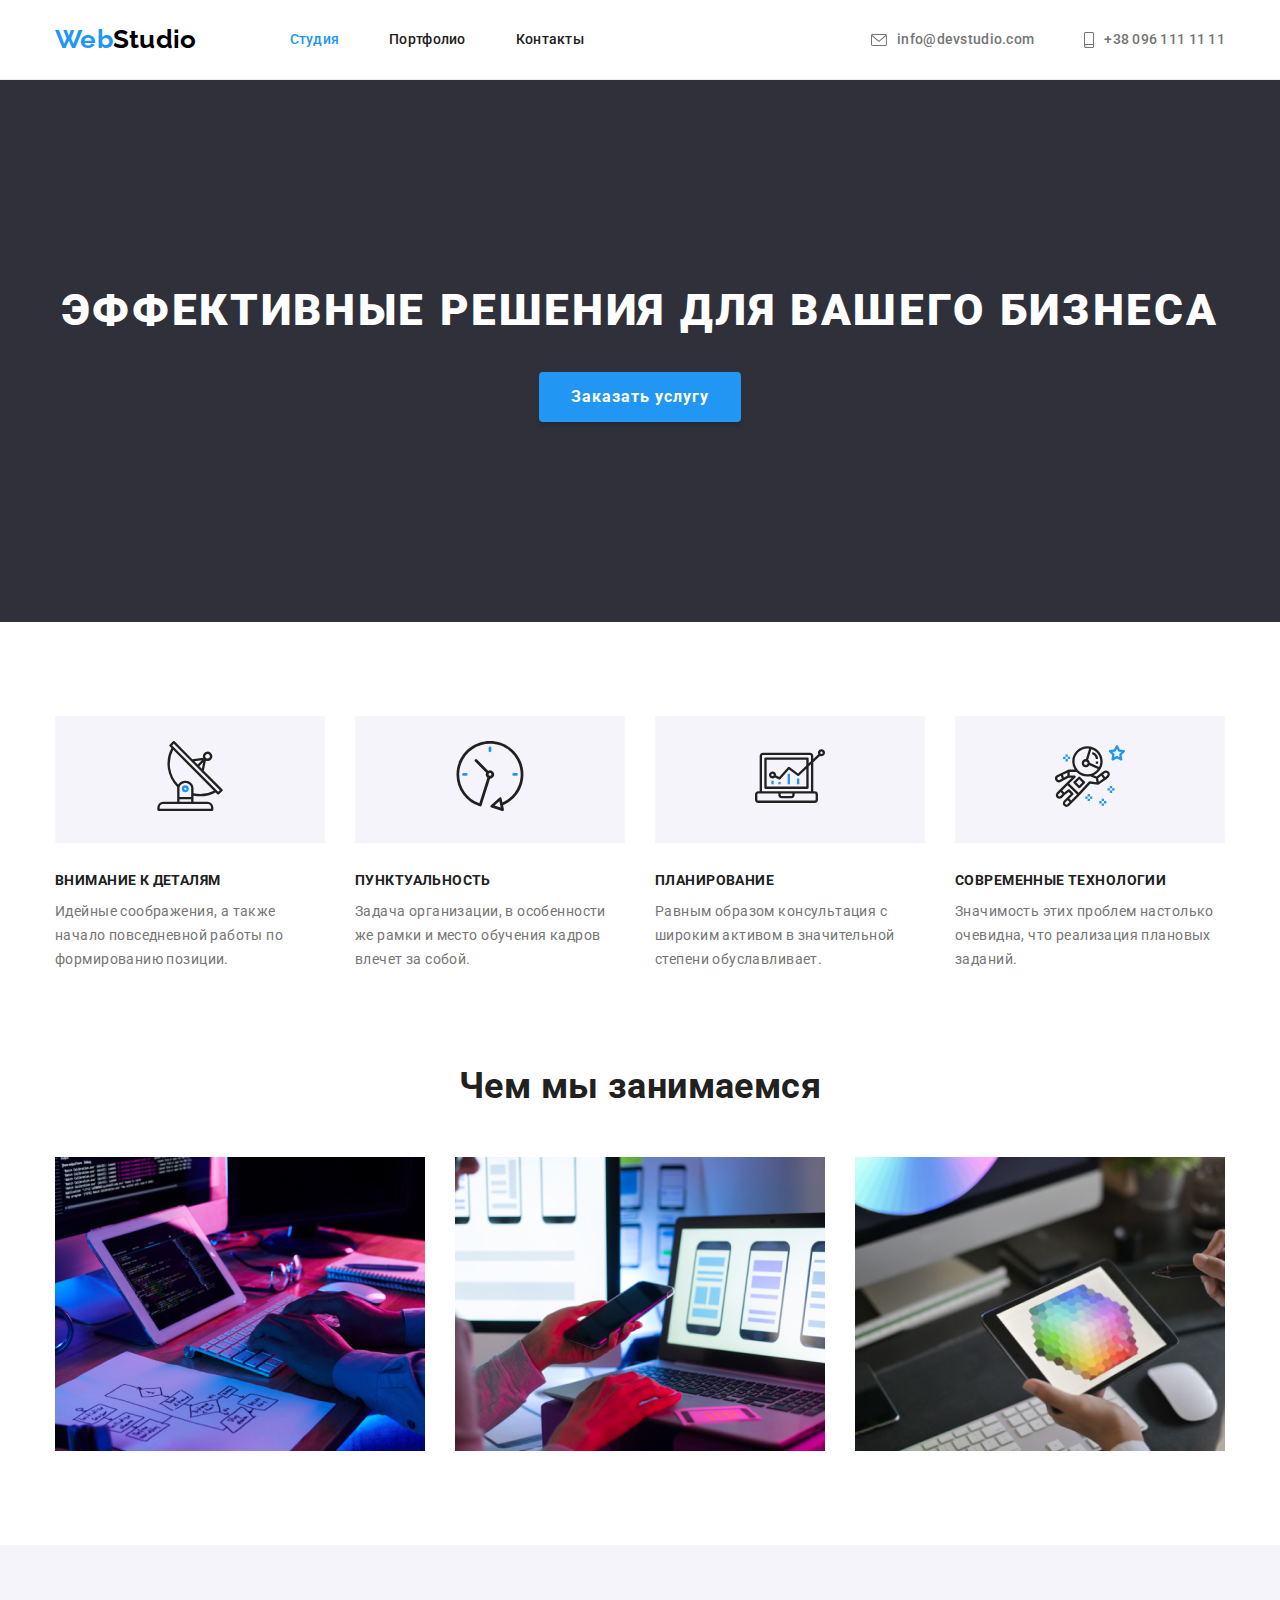
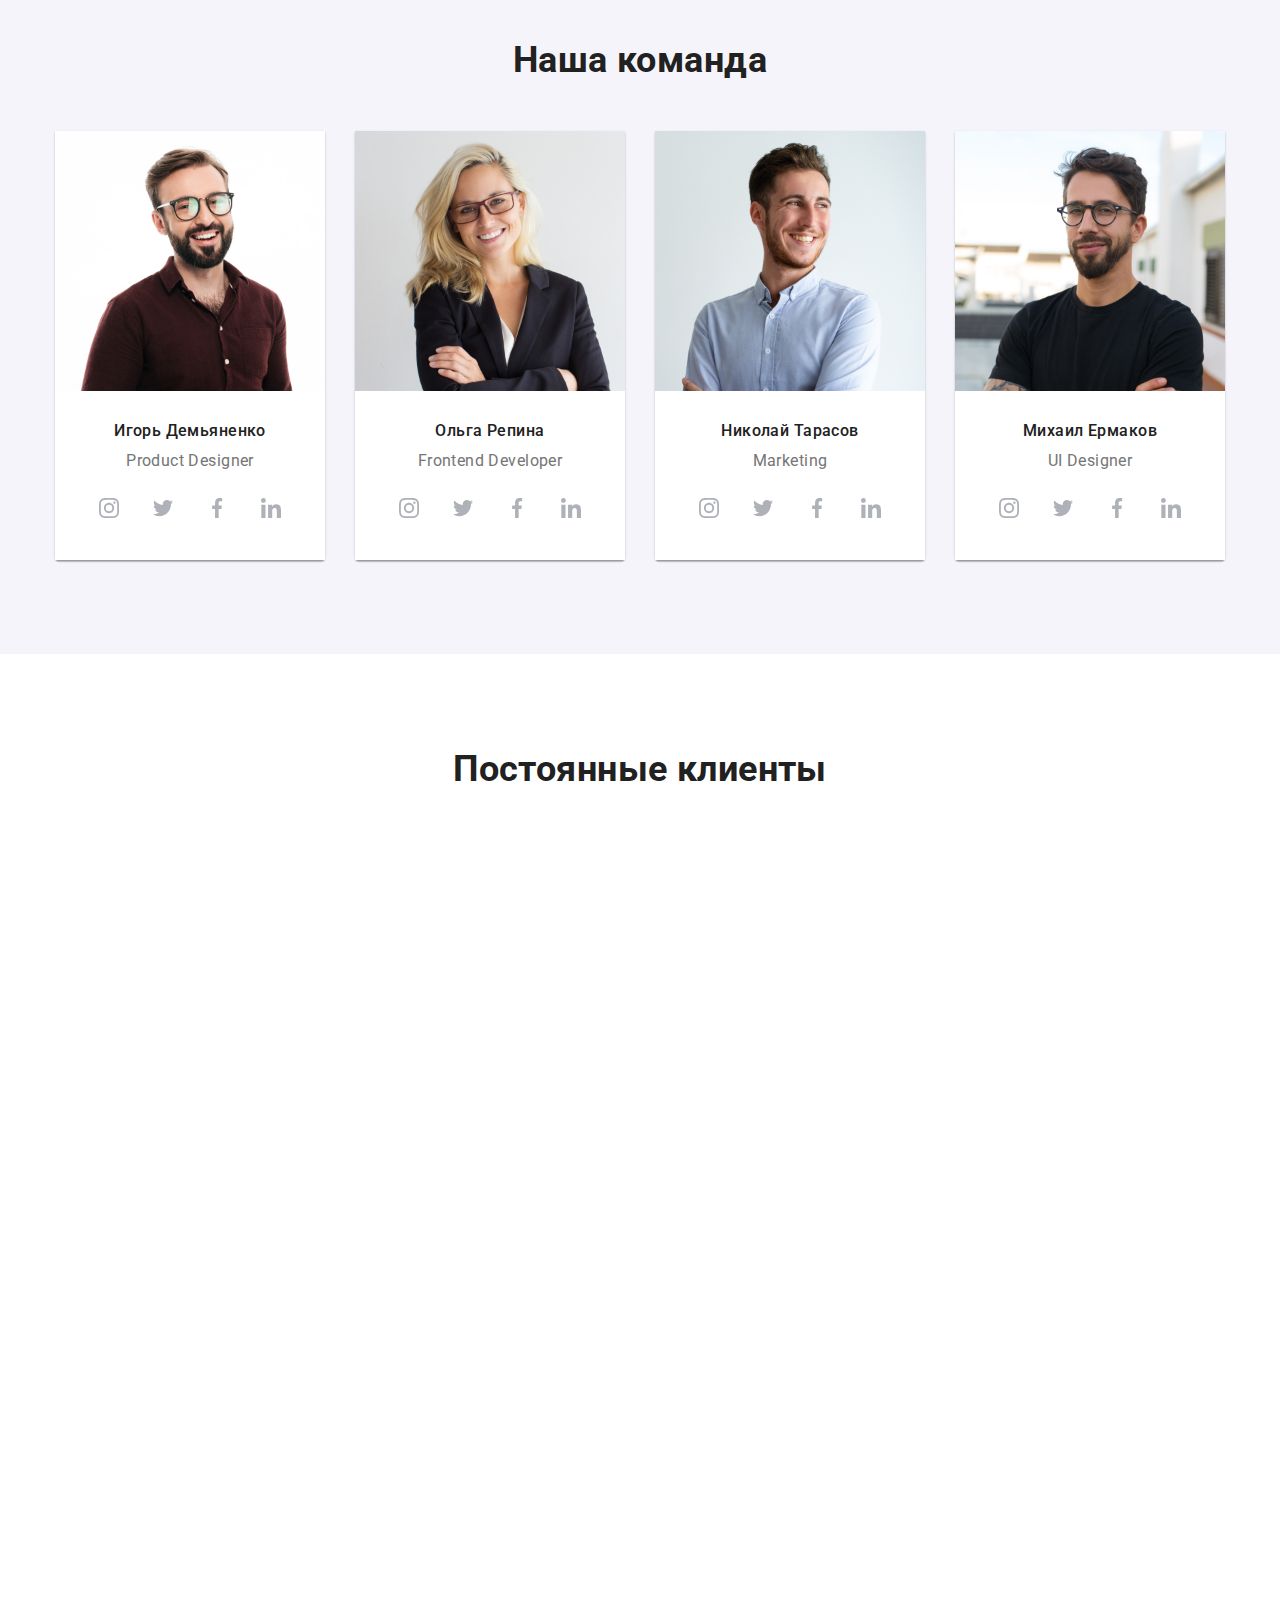
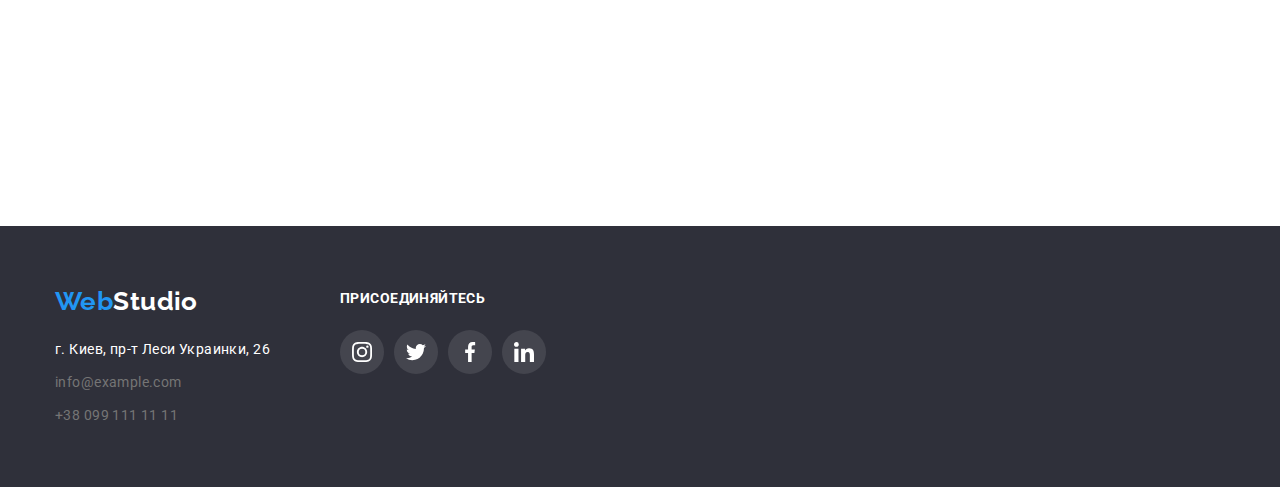
==== commit 1cc881eb: "позиционирование маленьких иконок" ====
--- a/index.html
+++ b/index.html
@@ -27,8 +27,12 @@
             </ul>
         </nav>
         <ul class="auth-nav">
-            <li class="auth-item"><a href="mailto:info@devstudio.com" class="link">info@devstudio.com</a></li>
-            <li class="auth-item"><a href="tel:+380961111111" class="link">+38 096 111 11 11</a></li>
+            
+            <li class="auth-item">
+                <a href="mailto:info@devstudio.com" class="link"><svg class="envelope" width="16" height="12" >
+                    <use href="./images/sprite.svg#icon-envelope"></use>
+                </svg>info@devstudio.com</a></li>
+            <li class="auth-item"><a href="tel:+380961111111" class="link"><svg class="smartphone" width="10" height="16"><use href="./images/sprite.svg#icon-smartphone"></use></svg> +38 096 111 11 11</a></li>
         </ul>
         </div>
     </header>
@@ -47,18 +51,28 @@
         <!-- скрыть заголовок -->
         <ul class="list">
             <li class="item">
+                <div class="icon"><svg width="70" height="70"><use href="./images/sprite.svg#icon-antenna"></use></svg></div>
                 <h3 class="title">Внимание к деталям</h3>
                 <p>Идейные соображения, а также начало повседневной работы по формированию позиции.</p>
             </li>
             <li class="item">
+                <div class="icon"><svg width="70" height="70">
+                        <use href="./images/sprite.svg#icon-clock"></use>
+                    </svg></div>
                 <h3 class="title">Пунктуальность</h3>
                 <p>Задача организации, в особенности же рамки и место обучения кадров влечет за собой.</p>
             </li>
             <li class="item">
+                <div class="icon"><svg width="70" height="70">
+                        <use href="./images/sprite.svg#icon-diagram"></use>
+                    </svg></div>
                 <h3 class="title">Планирование</h3>
                 <p>Равным образом консультация с широким активом в значительной степени обуславливает.</p>
             </li>
             <li class="item">
+                <div class="icon"><svg width="70" height="70">
+                        <use href="./images/sprite.svg#icon-astronaut"></use>
+                    </svg></div>
                 <h3 class="title">Современные технологии</h3>
                 <p>Значимость этих проблем настолько очевидна, что реализация плановых заданий.</p>
             </li>
@@ -87,39 +101,198 @@
 
                     <img src="./images/emp1.jpg" alt="Product Designer" width="270">
                     <div class="worker"><h3 class="worker-name">Игорь Демьяненко</h3>
-                    <p class="worker-position">Product Designer</p></div>
+                    <p class="worker-position">Product Designer</p>
+                    <ul class="social-links">
+                        <li class="social-item">
+                            <a class="link" href="">
+                                <svg class="icon" width="20" height="20">
+                                    <use href="./images/sprite.svg#icon-instagram"></use>
+                                </svg>
+                            </a>
+                        </li>
+                        <li class="social-item">
+                            <a class="link" href="">
+                                <svg class="icon" width="20" height="20">
+                                    <use href="./images/sprite.svg#icon-twitter"></use>
+                                </svg>
+                            </a>
+                        </li>
+                        <li class="social-item">
+                            <a class="link" href="">
+                                <svg class="icon" width="20" height="20">
+                                    <use href="./images/sprite.svg#icon-facebook"></use>
+                                </svg>
+                            </a>
+                        </li>
+                        <li class="social-item">
+                            <a class="link" href="">
+                                <svg class="icon" width="20" height="20">
+                                    <use href="./images/sprite.svg#icon-linkedin"></use>
+                                </svg>
+                            </a>
+                        </li>
+                    </ul></div>
                 
             </li>
             <li class="item">
                 
                     <img src="./images/emp2.jpg" alt="Frontend Developer" width="270">
                     <div class="worker"><h3 class="worker-name">Ольга Репина</h3>
-                    <p class="worker-position">Frontend Developer</p></div>
-                
+                    <p class="worker-position">Frontend Developer</p>
+                    <ul class="social-links">
+                        <li class="social-item">
+                            <a class="link" href="">
+                                <svg class="icon" width="20" height="20">
+                                    <use href="./images/sprite.svg#icon-instagram"></use>
+                                </svg>
+                            </a>
+                        </li>
+                        <li class="social-item">
+                            <a class="link" href="">
+                                <svg class="icon" width="20" height="20">
+                                    <use href="./images/sprite.svg#icon-twitter"></use>
+                                </svg>
+                            </a>
+                        </li>
+                        <li class="social-item">
+                            <a class="link" href="">
+                                <svg class="icon" width="20" height="20">
+                                    <use href="./images/sprite.svg#icon-facebook"></use>
+                                </svg>
+                            </a>
+                        </li>
+                        <li class="social-item">
+                            <a class="link" href="">
+                                <svg class="icon" width="20" height="20">
+                                    <use href="./images/sprite.svg#icon-linkedin"></use>
+                                </svg>
+                            </a>
+                        </li>
+                    </ul>
+                    </div>
             </li>
             <li class="item">
                 
                     <img src="./images/emp3.jpg" alt="Marketing" width="270">
                     <div class="worker"><h3 class="worker-name">Николай Тарасов</h3>
-                    <p class="worker-position">Marketing</p></div>
-                
+                    <p class="worker-position">Marketing</p>
+                    <ul class="social-links">
+                        <li class="social-item">
+                            <a class="link" href="">
+                                <svg class="icon" width="20" height="20">
+                                    <use href="./images/sprite.svg#icon-instagram"></use>
+                                </svg>
+                            </a>
+                        </li>
+                        <li class="social-item">
+                            <a class="link" href="">
+                                <svg class="icon" width="20" height="20">
+                                    <use href="./images/sprite.svg#icon-twitter"></use>
+                                </svg>
+                            </a>
+                        </li>
+                        <li class="social-item">
+                            <a class="link" href="">
+                                <svg class="icon" width="20" height="20">
+                                    <use href="./images/sprite.svg#icon-facebook"></use>
+                                </svg>
+                            </a>
+                        </li>
+                        <li class="social-item">
+                            <a class="link" href="">
+                                <svg class="icon" width="20" height="20">
+                                    <use href="./images/sprite.svg#icon-linkedin"></use>
+                                </svg>
+                            </a>
+                        </li>
+                    </ul>
+                    </div>
             </li>
             <li class="item">
                 
                     <img src="./images/emp4.jpg" alt="UI Designer" width="270">
                     <div class="worker"><h3 class="worker-name">Михаил Ермаков</h3>
-                    <p class="worker-position">UI Designer</p></div>
+                    <p class="worker-position">UI Designer</p>
+                    <ul class="social-links">
+                        <li class="social-item">
+                            <a class="link" href="">
+                                <svg class="icon" width="20" height="20">
+                                    <use href="./images/sprite.svg#icon-instagram"></use>
+                                </svg>
+                            </a>
+                        </li>
+                        <li class="social-item">
+                            <a class="link" href="">
+                                <svg class="icon" width="20" height="20">
+                                    <use href="./images/sprite.svg#icon-twitter"></use>
+                                </svg>
+                            </a>
+                        </li>
+                        <li class="social-item">
+                            <a class="link" href="">
+                                <svg class="icon" width="20" height="20">
+                                    <use href="./images/sprite.svg#icon-facebook"></use>
+                                </svg>
+                            </a>
+                        </li>
+                        <li class="social-item">
+                            <a class="link" href="">
+                                <svg class="icon" width="20" height="20">
+                                    <use href="./images/sprite.svg#icon-linkedin"></use>
+                                </svg>
+                            </a>
+                        </li>
+                    </ul>
+                    </div>
                 
             </li>
         </ul>
         </div>
     </section>
-
+<!-- постоянные клиенты -->
+ <section class="clients">
+    <div class="container">
+     <h2 class="title">Постоянные клиенты</h2>
+     <ul class="list">
+         <li class="item">
+             <a href="">
+                 <svg></svg>
+             </a>
+         </li>
+         <li class="item">
+             <a href="">
+                 <svg></svg>
+             </a>
+         </li>
+         <li class="item">
+             <a href="">
+                 <svg></svg>
+             </a>
+         </li>
+         <li class="item">
+             <a href="">
+                 <svg></svg>
+             </a>
+         </li>
+         <li class="item">
+             <a href="">
+                 <svg></svg>
+             </a>
+         </li>
+         <li class="item">
+             <a href="">
+                 <svg></svg>
+             </a>
+         </li>
+     </ul>
+    </div>
+ </section>
+    
 </main>
 <!-- футер -->
  <footer class="footer">
     <div class="container">
-    <a href="" class="logo-footer"> <span class="first-part">Web</span><span class="second-part">Studio</span> </a>
+     <div class="block-address"><a href="" class="logo-footer"> <span class="first-part">Web</span><span class="second-part">Studio</span> </a>
     <address class="address">
         <span class="address-text"> г. Киев, пр-т Леси Украинки, 26</span>
         <ul class="list">
@@ -127,6 +300,41 @@
             <li class="item"><a href="tel:+380991111111" class="link">+38 099 111 11 11</a></li>
         </ul>
     </address>
+     </div>
+    
+     <div class="join">
+        <b class="appeal">ПРИСОЕДИНЯЙТЕСЬ</b>
+        <ul class="social-links">
+            <li class="social-item">
+                <a class="link" href="">
+                    <svg class="icon" width="20" height="20">
+                        <use href="./images/sprite.svg#icon-instagram"></use>
+                    </svg>
+                </a>
+            </li>
+            <li class="social-item">
+                <a class="link" href="">
+                    <svg class="icon" width="20" height="20">
+                        <use href="./images/sprite.svg#icon-twitter"></use>
+                    </svg>
+                </a>
+            </li>
+            <li class="social-item">
+                <a class="link" href="">
+                    <svg class="icon" width="20" height="20">
+                        <use href="./images/sprite.svg#icon-facebook"></use>
+                    </svg>
+                </a>
+            </li>
+            <li class="social-item">
+                <a class="link" href="">
+                    <svg class="icon" width="20" height="20">
+                        <use href="./images/sprite.svg#icon-linkedin"></use>
+                    </svg>
+                </a>
+            </li>
+        </ul>
+     </div>
     </div>
  </footer>
 
--- a/css/style.css
+++ b/css/style.css
@@ -4,6 +4,7 @@
   --accent-color: #2196f3;
   --color-for-colored-backgraund: #ffffff;
   --secondary-background-color: #f5f4fa;
+  --icon-color: #afb1b8;
 }
 
 body {
@@ -24,6 +25,7 @@
   text-decoration: none;
   display: block;
 }
+
 li {
   list-style-type: none;
 }
@@ -135,19 +137,31 @@
   display: flex;
   margin-left: auto;
   margin-right: 0;
+  align-items: center;
 }
 .auth-nav .link:hover,
 .auth-nav .link:focus,
 .auth-nav .link:active {
   color: var(--accent-color);
 }
+.envelope {
+  margin-right: 10px;
+  fill: currentColor;
+}
+.smartphone {
+  margin-right: 10px;
+  fill: currentColor;
+}
 .auth-nav .link {
   color: var(--primary-text-color);
   padding-top: 30px;
   padding-bottom: 30px;
+  display: flex;
+  align-items: center;
 }
 .auth-item {
   margin-right: 50px;
+  align-items: center;
 }
 .auth-item:last-child {
   margin-right: 0;
@@ -216,6 +230,11 @@
   color: var(--heading-text-color);
   margin-bottom: 10px;
 }
+.benefits .icon {
+  background-color: var(--secondary-background-color);
+  padding: 25px 100px;
+  margin-bottom: 30px;
+}
 /* чем мы занимаемся - work */
 .work {
   padding-top: 0;
@@ -239,6 +258,9 @@
 
 .team {
   background-color: var(--secondary-background-color);
+}
+.team .title {
+  margin-bottom: 50px;
 }
 .worker-name {
   font-weight: 500;
@@ -251,6 +273,7 @@
   font-size: 16px;
   line-height: 1.2;
   text-align: center;
+  margin-bottom: 16px;
 }
 .team .list {
   display: flex;
@@ -272,6 +295,33 @@
 .worker-name {
   margin-bottom: 10px;
 }
+.team .social-links {
+  display: flex;
+}
+.team .social-item {
+  margin-right: 10px;
+}
+.team .social-item:last-child {
+  margin-right: 0;
+}
+.team .link {
+  width: 44px;
+  height: 44px;
+  border-radius: 50%;
+  color: var(--icon-color);
+  display: flex;
+  justify-content: center;
+  align-items: center;
+}
+.team .link:hover,
+.team .link:focus {
+  background-color: var(--accent-color);
+  color: var(--color-for-colored-backgraund);
+}
+.team .icon {
+  fill: currentColor;
+}
+
 /* футер */
 
 .footer {
@@ -279,6 +329,16 @@
   padding-top: 60px;
   padding-bottom: 60px;
 }
+.footer .container {
+  display: flex;
+}
+.block-address {
+  margin-right: 70px;
+}
+.join .social-links {
+  display: flex;
+  margin-top: 20px;
+}
 .logo-footer {
   margin-bottom: 20px;
 }
@@ -306,6 +366,35 @@
 }
 .address .item:last-child {
   margin-bottom: 0;
+}
+.appeal {
+  color: var(--color-for-colored-backgraund);
+  font-weight: 700;
+  line-height: 1.14;
+}
+.join .social-item {
+  margin-right: 10px;
+}
+.join .social-item:last-child {
+  margin-right: 0;
+}
+
+.join .link {
+  width: 44px;
+  height: 44px;
+  border-radius: 50%;
+  color: var(--color-for-colored-backgraund);
+  display: flex;
+  justify-content: center;
+  align-items: center;
+  background-color: rgba(255, 255, 255, 0.1);
+}
+.join .icon {
+  fill: currentColor;
+}
+.join .link:hover,
+.join .link:focus {
+  background-color: var(--accent-color);
 }
 /* страница портфолио */
 .portfolio-filter {
@@ -353,10 +442,12 @@
   display: flex;
   /* background-color: red; */
   flex-wrap: wrap;
-  margin: -15px;
+  margin-right: -30px;
+  margin-bottom: -30px;
 }
 .portfolio-list .item {
-  margin: 15px;
+  margin-right: 30px;
+  margin-bottom: 30px;
   flex-basis: calc(100% / 3- 60px);
 }
 .project {
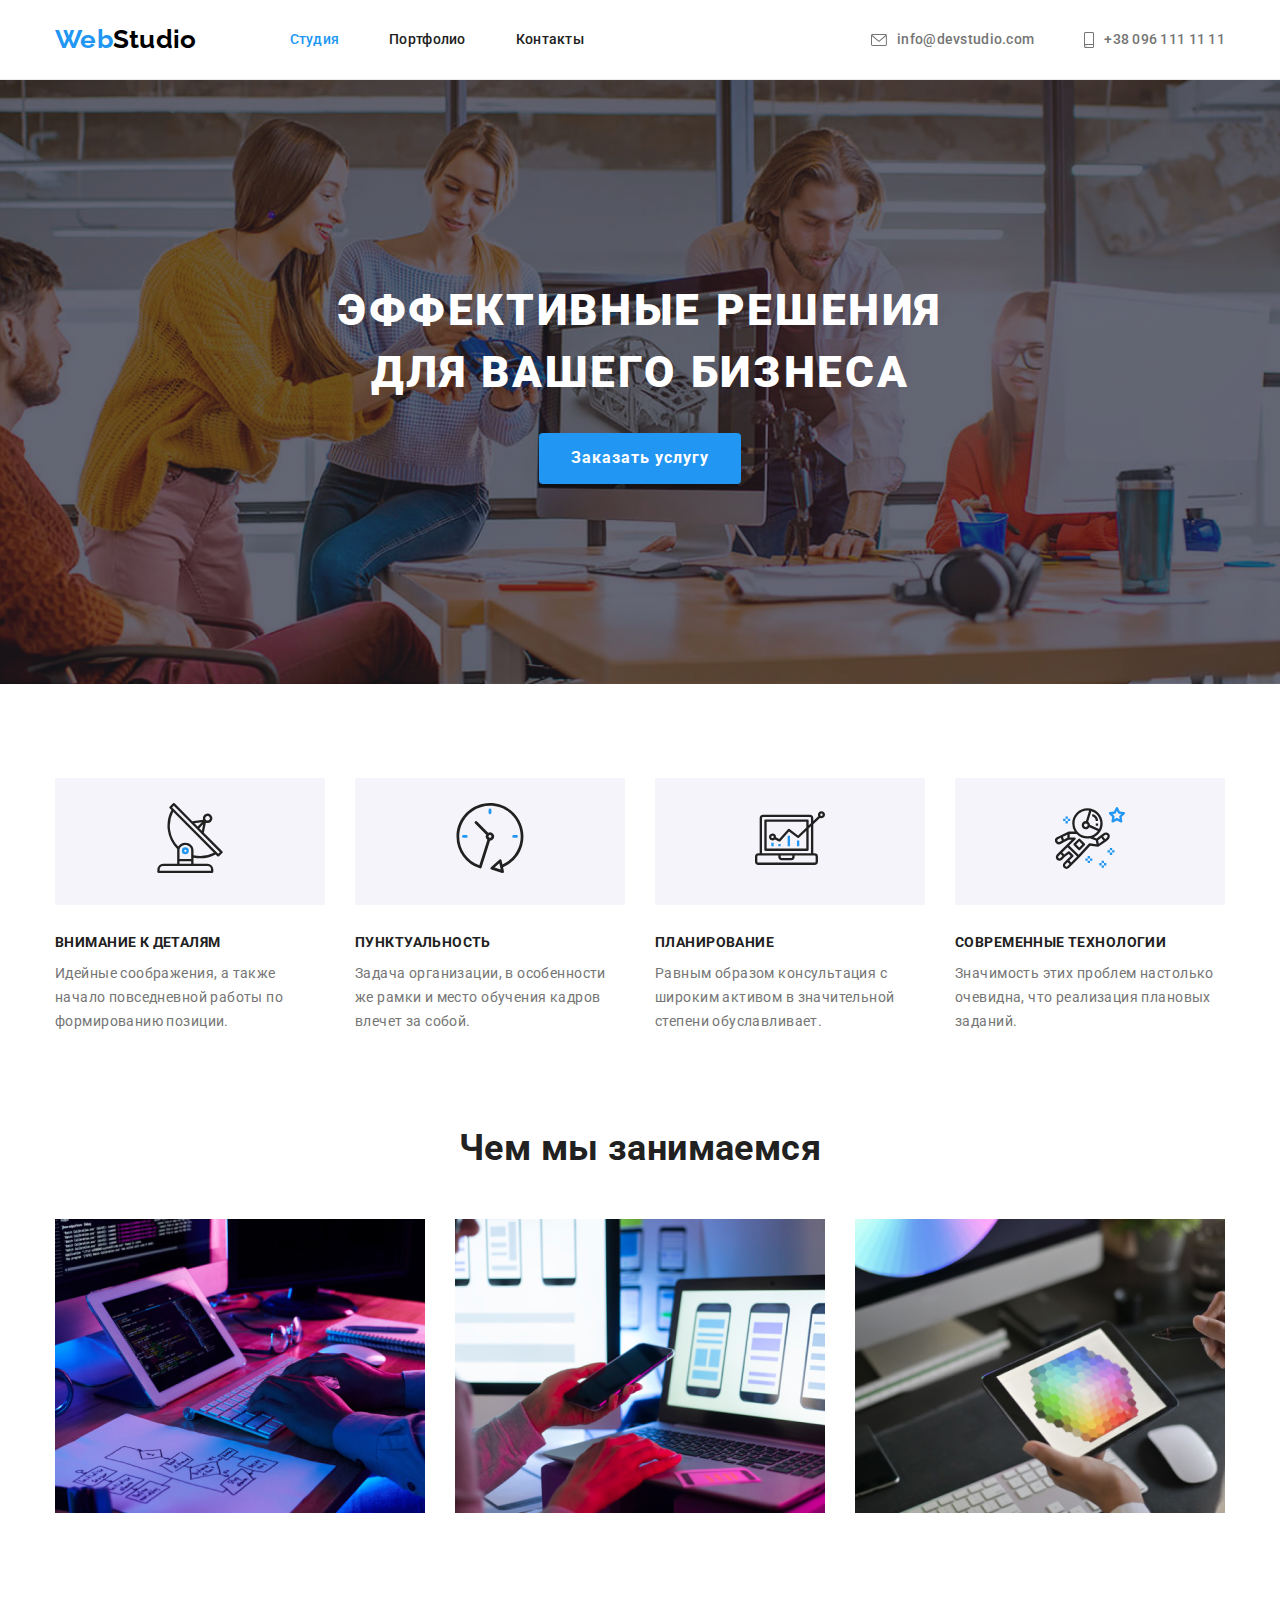
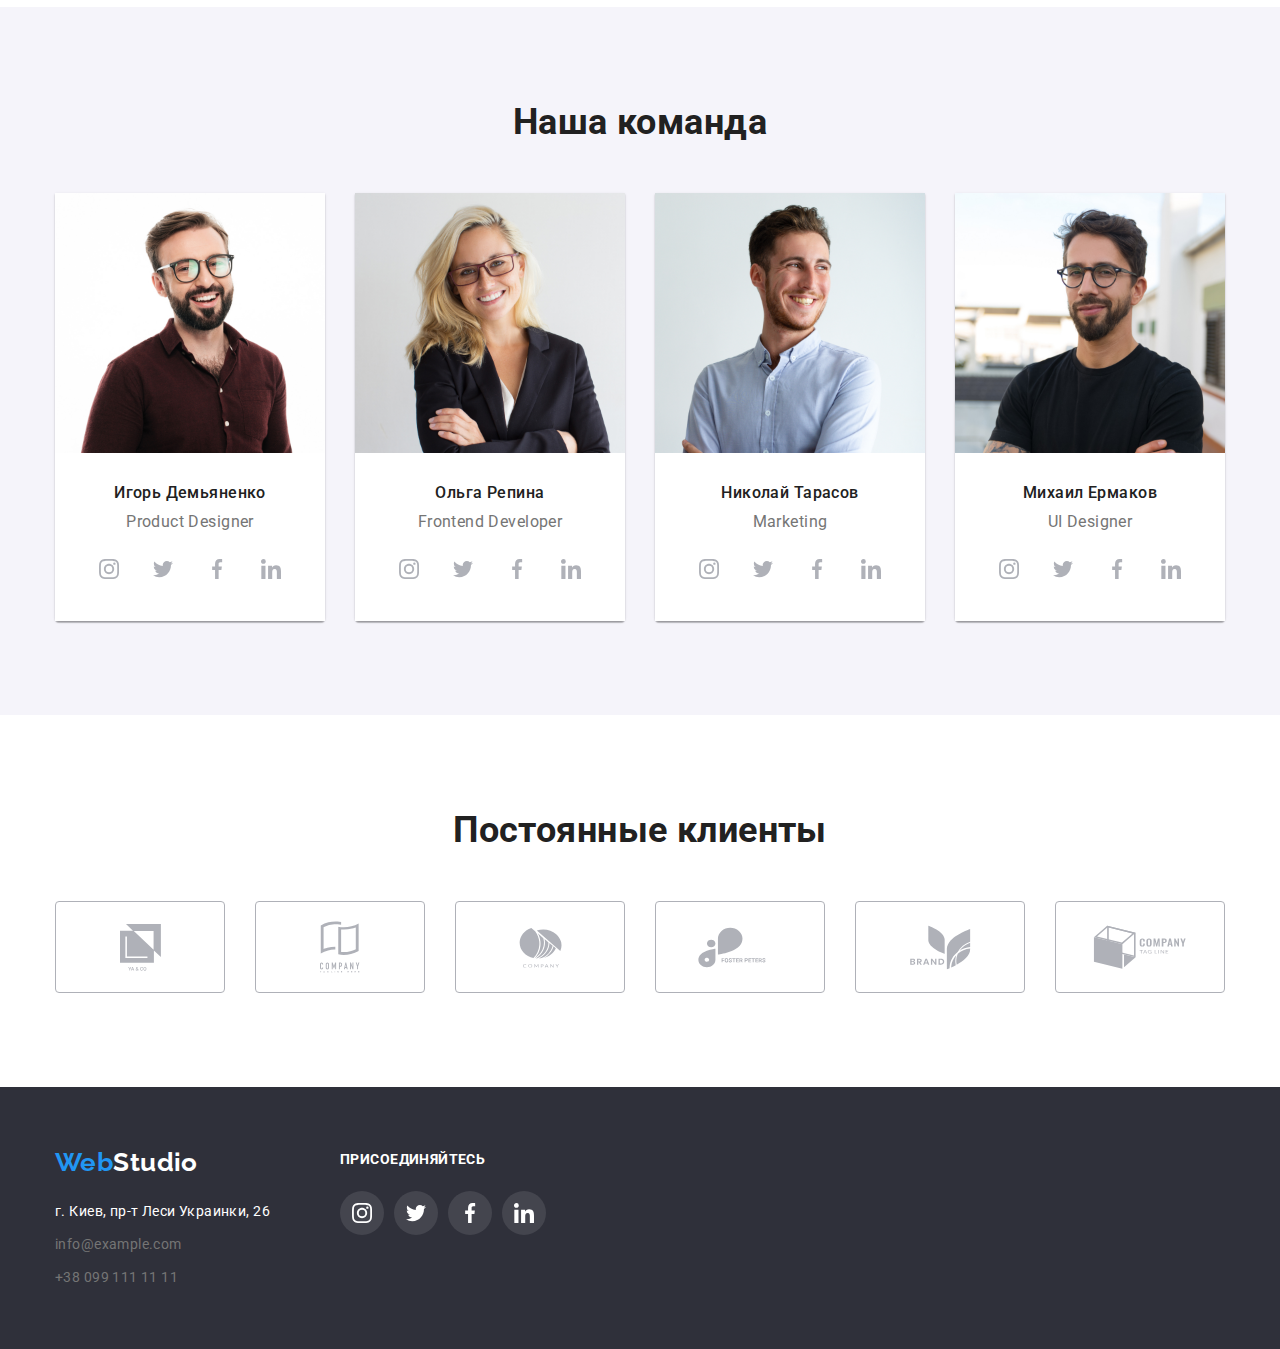
==== commit 1f439546: "ДЗ4 (иконки с изображениями)" ====
--- a/index.html
+++ b/index.html
@@ -40,7 +40,7 @@
 <main>
     <!-- герой -->
         <section class="hero-section">
-          <h1 class="text-hero">Эффективные решения для вашего бизнеса</h1>  
+          <h1 class="text-hero">Эффективные решения <br> для вашего бизнеса</h1>  
          <button type="button" class="main-btn">Заказать услугу</button>
         </section>
     <!-- преимущества-->
@@ -255,33 +255,33 @@
      <h2 class="title">Постоянные клиенты</h2>
      <ul class="list">
          <li class="item">
-             <a href="">
-                 <svg></svg>
-             </a>
-         </li>
-         <li class="item">
-             <a href="">
-                 <svg></svg>
-             </a>
-         </li>
-         <li class="item">
-             <a href="">
-                 <svg></svg>
-             </a>
-         </li>
-         <li class="item">
-             <a href="">
-                 <svg></svg>
-             </a>
-         </li>
-         <li class="item">
-             <a href="">
-                 <svg></svg>
-             </a>
-         </li>
-         <li class="item">
-             <a href="">
-                 <svg></svg>
+             <a class="link" href="">
+                 <svg class="icon" width="41" height="47" ><use href="./images/sprite.svg#icon-ya"></use></svg>
+             </a>
+         </li>
+         <li class="item">
+             <a class="link" href="">
+                 <svg class="icon" width="40" height="52"><use href="./images/sprite.svg#icon-quadrate"></use></svg>
+             </a>
+         </li>
+         <li class="item">
+             <a class="link" href="">
+                 <svg class="icon" width="43" height="41"><use href="./images/sprite.svg#icon-circle"></use></svg>
+             </a>
+         </li>
+         <li class="item">
+             <a class="link" href="">
+                 <svg class="icon" width="84" height="41"><use href="./images/sprite.svg#icon-foster"></use></svg>
+             </a>
+         </li>
+         <li class="item">
+             <a class="link" href="">
+                 <svg class="icon" width="63" height="45"><use href="./images/sprite.svg#icon-brand"></use></svg>
+             </a>
+         </li>
+         <li class="item">
+             <a class="link" href="">
+                 <svg class="icon" width="94" height="44"><use href="./images/sprite.svg#icon-cube"></use></svg>
              </a>
          </li>
      </ul>
--- a/css/style.css
+++ b/css/style.css
@@ -169,10 +169,17 @@
 
 /* стили героя */
 .hero-section {
-  background-color: #2f303a;
   text-align: center;
   padding-top: 200px;
   padding-bottom: 200px;
+  background-image: linear-gradient(to bottom, rgba(47, 48, 58, 0.4), rgba(47, 48, 58, 0.4)),
+    url(../images/Img.jpg);
+  max-width: 1600px;
+  margin-left: auto;
+  margin-right: auto;
+  background-repeat: no-repeat;
+  background-position: center;
+  background-size: cover;
 }
 .text-hero {
   color: var(--color-for-colored-backgraund);
@@ -321,7 +328,36 @@
 .team .icon {
   fill: currentColor;
 }
-
+.clients .title {
+  margin-bottom: 50px;
+}
+.clients .list {
+  display: flex;
+}
+.clients .item {
+  margin-right: 30px;
+}
+.clients .item:last-child {
+  margin-right: 0;
+}
+.clients .link {
+  color: var(--icon-color);
+  width: 170px;
+  height: 92px;
+  display: flex;
+  justify-content: center;
+  align-items: center;
+  border: 1px solid var(--icon-color);
+  border-radius: 4px;
+}
+.clients .link:hover,
+.clients .link:focus {
+  color: var(--accent-color);
+  border: 1px solid var(--accent-color);
+}
+.clients .icon {
+  fill: currentColor;
+}
 /* футер */
 
 .footer {
@@ -418,6 +454,8 @@
 .portfolio-filter .btn:focus {
   color: var(--color-for-colored-backgraund);
   background-color: var(--accent-color);
+  box-shadow: 0px 3px 1px rgba(0, 0, 0, 0.1), 0px 1px 2px rgba(0, 0, 0, 0.08),
+    0px 2px 2px rgba(0, 0, 0, 0.12);
 }
 .portfolio-filter .item {
   margin-right: 8px;
@@ -440,7 +478,6 @@
 }
 .portfolio-list {
   display: flex;
-  /* background-color: red; */
   flex-wrap: wrap;
   margin-right: -30px;
   margin-bottom: -30px;
@@ -449,6 +486,14 @@
   margin-right: 30px;
   margin-bottom: 30px;
   flex-basis: calc(100% / 3- 60px);
+}
+.portfolio-list .link {
+  box-sizing: border-box;
+}
+.portfolio-list .link:hover,
+.portfolio-list .link:focus {
+  box-shadow: 0px 1px 1px rgba(0, 0, 0, 0.12), 0px 4px 4px rgba(0, 0, 0, 0.06),
+    1px 4px 6px rgba(0, 0, 0, 0.16);
 }
 .project {
   padding: 20px 24px;
